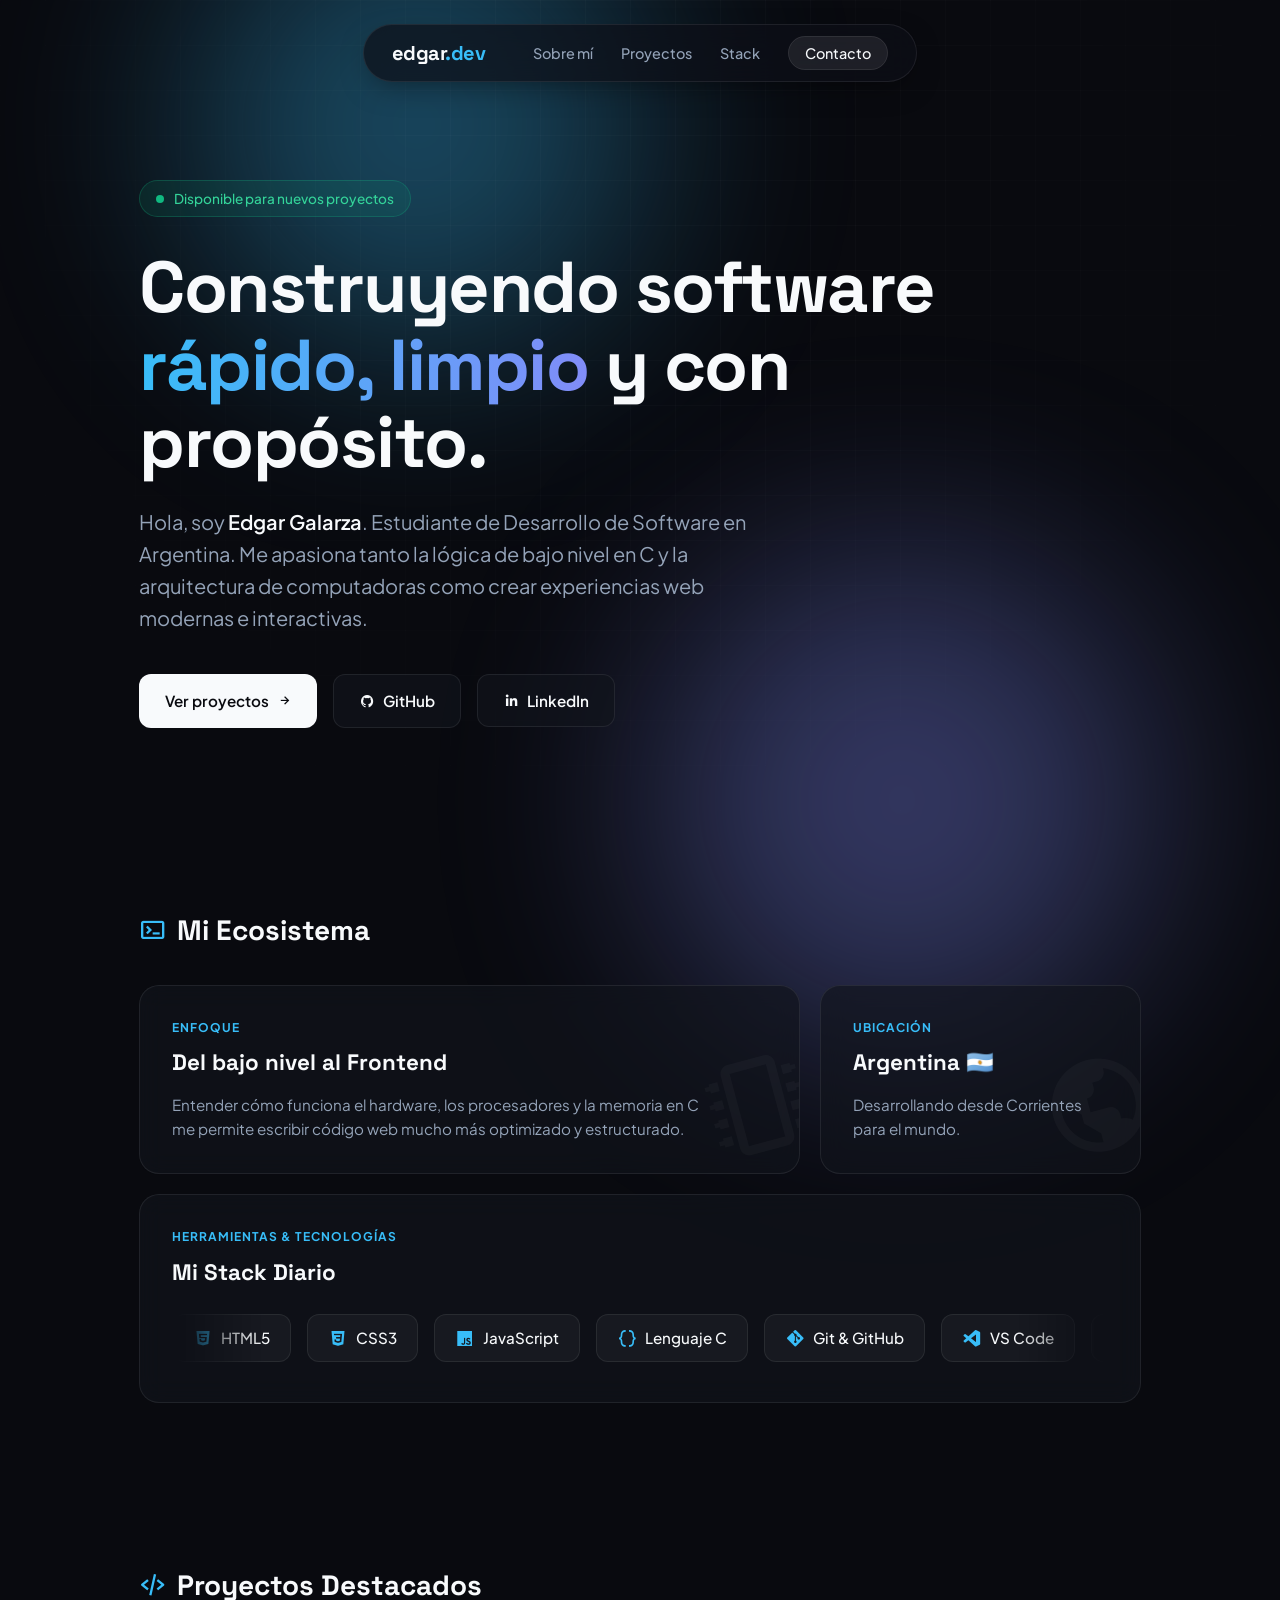
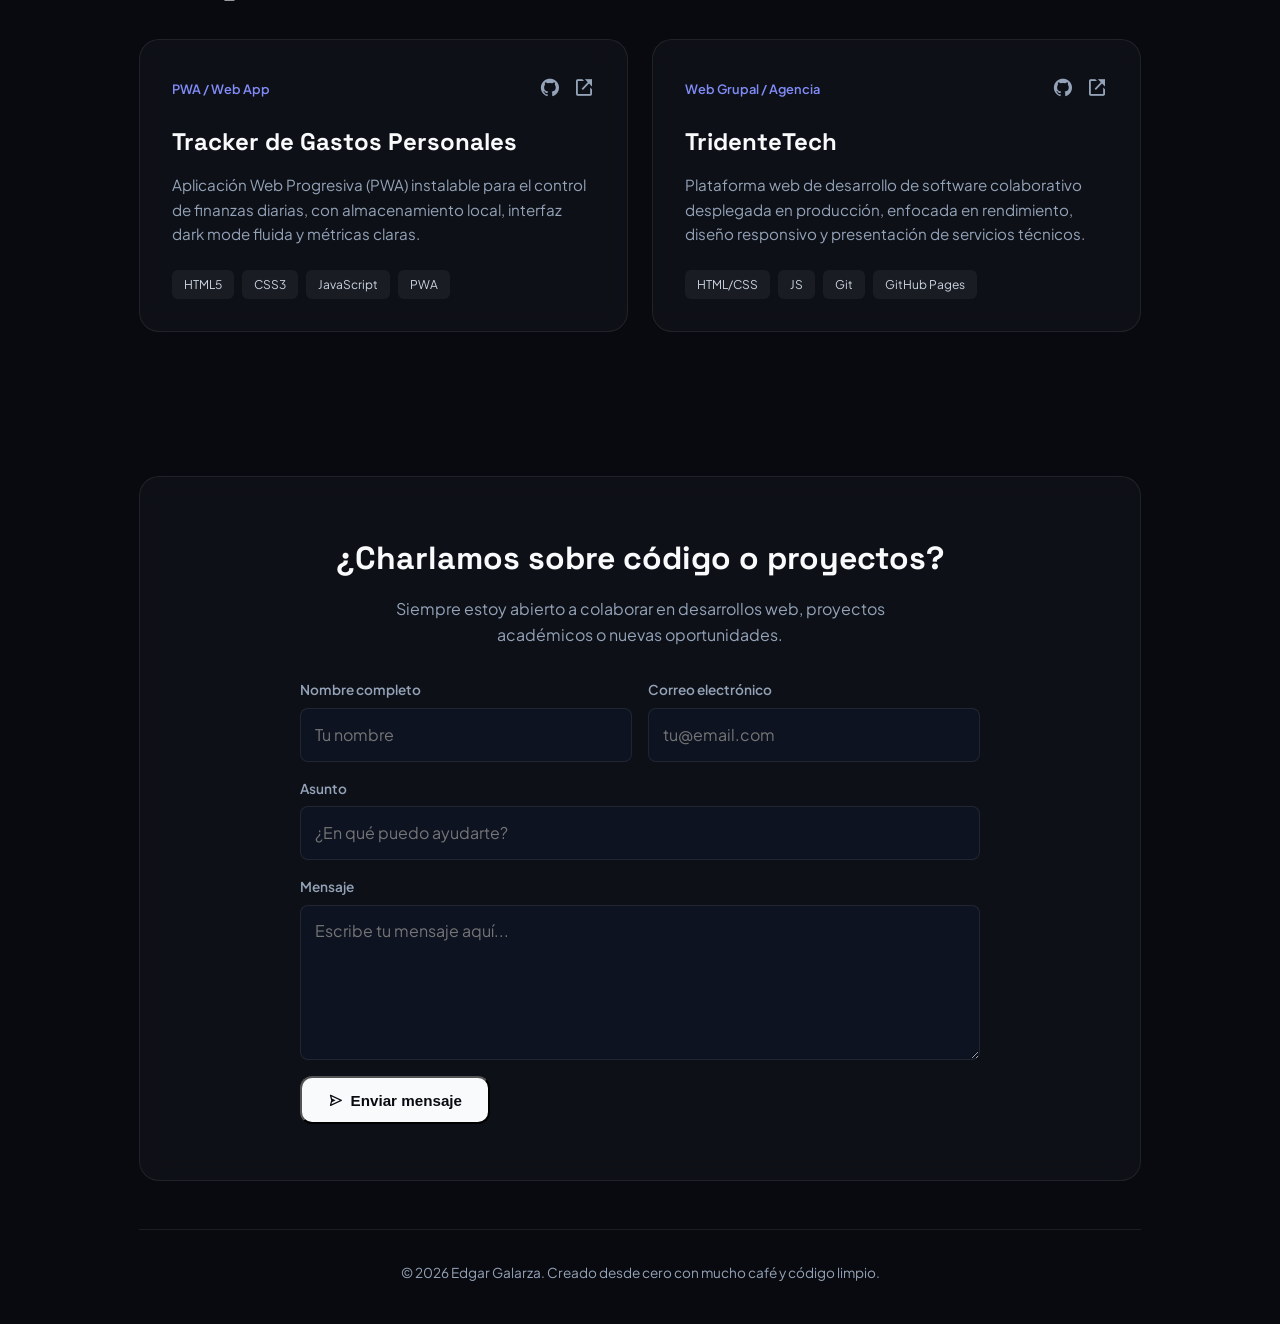
==== index.html @ 0ac31f82 "Add files via upload" ====
<!DOCTYPE html>
<html lang="es">
<head>
    <meta charset="UTF-8">
    <meta name="viewport" content="width=device-width, initial-scale=1.0">
    <title>Edgar Galarza | Software Developer</title>
    <!-- Fuentes modernas: Space Grotesk para títulos y Plus Jakarta Sans para lectura -->
    <link rel="preconnect" href="https://fonts.googleapis.com">
    <link rel="preconnect" href="https://fonts.gstatic.com" crossorigin>
    <link href="https://fonts.googleapis.com/css2?family=Plus+Jakarta+Sans:wght@400;500;600;700&family=Space+Grotesk:wght@500;700&display=swap" rel="stylesheet">
    <!-- Iconos de Lucide/Remix (vía CDN de Boxicons para ligereza) -->
    <link href='https://unpkg.com/boxicons@2.1.4/css/boxicons.min.css' rel='stylesheet'>
    <link rel="stylesheet" href="style.css">
</head>
<body>
    <!-- Luces de fondo ambientales con movimiento -->
    <div class="ambient-light light-1"></div>
    <div class="ambient-light light-2"></div>
    <div class="grid-overlay"></div>

    <!-- Navegación flotante Glassmorphism -->
    <header class="navbar-container">
        <nav class="navbar">
            <a href="#" class="logo">edgar<span>.dev</span></a>
            <ul class="nav-links">
                <li><a href="#sobre-mi">Sobre mí</a></li>
                <li><a href="#proyectos">Proyectos</a></li>
                <li><a href="#stack">Stack</a></li>
                <li><a href="#contacto" class="btn-nav">Contacto</a></li>
            </ul>
        </nav>
    </header>

    <main class="container">
        <!-- HERO SECTION -->
        <section class="hero" id="sobre-mi">
            <div class="status-badge">
                <span class="pulse-dot"></span>
                Disponible para nuevos proyectos
            </div>
            
            <h1 class="hero-title">
                Construyendo software <span class="gradient-text">rápido, limpio</span> y con propósito.
            </h1>
            
            <p class="hero-subtitle">
                Hola, soy <strong>Edgar Galarza</strong>. Estudiante de Desarrollo de Software en Argentina. Me apasiona tanto la lógica de bajo nivel en C y la arquitectura de computadoras como crear experiencias web modernas e interactivas.
            </p>

            <div class="hero-cta">
                <a href="#proyectos" class="btn btn-primary">
                    Ver proyectos <i class='bx bx-right-arrow-alt'></i>
                </a>
                <a href="https://github.com/galarzaedgardotsds" target="_blank" rel="noopener noreferrer" class="btn btn-secondary">
                    <i class='bx bxl-github'></i> GitHub
                </a>
                <a href="https://www.linkedin.com/in/edgardo-galarza-127718449/" target="_blank" rel="noopener noreferrer" class="btn btn-secondary">
                    <i class='bx bxl-linkedin'></i> LinkedIn
                </a>
            </div>
        </section>

        <!-- BENTO GRID: SOBRE MÍ Y STACK (Estilo Codernauta) -->
        <section class="bento-section" id="stack">
            <h2 class="section-title"><i class='bx bx-terminal'></i> Mi Ecosistema</h2>
            
            <div class="bento-grid">
                <!-- Caja 1: Perfil técnico -->
                <div class="bento-card span-2 spotlight">
                    <div class="card-content">
                        <span class="card-tag">Enfoque</span>
                        <h3>Del bajo nivel al Frontend</h3>
                        <p>Entender cómo funciona el hardware, los procesadores y la memoria en C me permite escribir código web mucho más optimizado y estructurado.</p>
                    </div>
                    <div class="card-bg-icon"><i class='bx bx-microchip'></i></div>
                </div>

                <!-- Caja 2: Ubicación -->
                <div class="bento-card spotlight">
                    <div class="card-content">
                        <span class="card-tag">Ubicación</span>
                        <h3>Argentina 🇦🇷</h3>
                        <p>Desarrollando desde Corrientes para el mundo.</p>
                    </div>
                    <div class="card-bg-icon"><i class='bx bx-world'></i></div>
                </div>

                <!-- Caja 3: Tech Stack con Cinta Infinita (Marquee) -->
                <div class="bento-card span-3 spotlight marquee-card">
                    <div class="card-content">
                        <span class="card-tag">Herramientas & Tecnologías</span>
                        <h3>Mi Stack Diario</h3>
                    </div>
                    <div class="marquee-wrapper">
                        <div class="marquee-track">
                            <span class="tech-pill"><i class='bx bxl-html5'></i> HTML5</span>
                            <span class="tech-pill"><i class='bx bxl-css3'></i> CSS3</span>
                            <span class="tech-pill"><i class='bx bxl-javascript'></i> JavaScript</span>
                            <span class="tech-pill"><i class='bx bx-code-curly'></i> Lenguaje C</span>
                            <span class="tech-pill"><i class='bx bxl-git'></i> Git & GitHub</span>
                            <span class="tech-pill"><i class='bx bxl-visual-studio'></i> VS Code</span>
                            <span class="tech-pill"><i class='bx bx-server'></i> Arquitectura PC</span>
                            <!-- Duplicado para efecto infinito fluido -->
                            <span class="tech-pill"><i class='bx bxl-html5'></i> HTML5</span>
                            <span class="tech-pill"><i class='bx bxl-css3'></i> CSS3</span>
                            <span class="tech-pill"><i class='bx bxl-javascript'></i> JavaScript</span>
                            <span class="tech-pill"><i class='bx bx-code-curly'></i> Lenguaje C</span>
                            <span class="tech-pill"><i class='bx bxl-git'></i> Git & GitHub</span>
                            <span class="tech-pill"><i class='bx bxl-visual-studio'></i> VS Code</span>
                            <span class="tech-pill"><i class='bx bx-server'></i> Arquitectura PC</span>
                        </div>
                    </div>
                </div>
            </div>
        </section>

        <!-- SECCIÓN DE PROYECTOS -->
        <section class="projects-section" id="proyectos">
            <h2 class="section-title"><i class='bx bx-code-alt'></i> Proyectos Destacados</h2>

            <div class="projects-grid">
                <!-- Proyecto 1 -->
                <article class="project-card spotlight">
                    <div class="project-content">
                        <div class="project-header">
                            <span class="project-type">PWA / Web App</span>
                            <div class="project-links">
                                <a href="https://github.com/galarzaedgardotsds" target="_blank" rel="noopener noreferrer" title="Ver perfil de GitHub"><i class='bx bxl-github'></i></a>
                                <a href="https://galarzaedgardotsds.github.io/AppGastos/" target="_blank" rel="noopener noreferrer" title="Ver demo"><i class='bx bx-link-external'></i></a>
                            </div>
                        </div>
                        <h3 class="project-title">Tracker de Gastos Personales</h3>
                        <p class="project-desc">
                            Aplicación Web Progresiva (PWA) instalable para el control de finanzas diarias, con almacenamiento local, interfaz dark mode fluida y métricas claras.
                        </p>
                        <div class="project-tags">
                            <span>HTML5</span>
                            <span>CSS3</span>
                            <span>JavaScript</span>
                            <span>PWA</span>
                        </div>
                    </div>
                </article>

                <!-- Proyecto 2 -->
                <article class="project-card spotlight">
                    <div class="project-content">
                        <div class="project-header">
                            <span class="project-type">Web Grupal / Agencia</span>
                            <div class="project-links">
                                <a href="https://github.com/galarzaedgardotsds" target="_blank" rel="noopener noreferrer" title="Ver perfil de GitHub"><i class='bx bxl-github'></i></a>
                                <a href="https://galarzaedgardotsds.github.io/TridenteTech/" target="_blank" rel="noopener noreferrer" title="Ver demo"><i class='bx bx-link-external'></i></a>
                            </div>
                        </div>
                        <h3 class="project-title">TridenteTech</h3>
                        <p class="project-desc">
                            Plataforma web de desarrollo de software colaborativo desplegada en producción, enfocada en rendimiento, diseño responsivo y presentación de servicios técnicos.
                        </p>
                        <div class="project-tags">
                            <span>HTML/CSS</span>
                            <span>JS</span>
                            <span>Git</span>
                            <span>GitHub Pages</span>
                        </div>
                    </div>
                </article>
            </div>
        </section>

        <!-- FOOTER / CONTACTO -->
        <footer class="footer" id="contacto">
            <div class="footer-box spotlight">
                <h2>¿Charlamos sobre código o proyectos?</h2>
                <p>Siempre estoy abierto a colaborar en desarrollos web, proyectos académicos o nuevas oportunidades.</p>
                <form class="contact-form" action="https://formspree.io/f/xljgnrnn" method="POST">
                    <div class="contact-form-row">
                        <div class="contact-field">
                            <label for="nombre">Nombre completo</label>
                            <input type="text" id="nombre" name="nombre" placeholder="Tu nombre" required>
                        </div>
                        <div class="contact-field">
                            <label for="email">Correo electrónico</label>
                            <input type="email" id="email" name="email" placeholder="tu@email.com" required>
                        </div>
                    </div>
                    <div class="contact-field">
                        <label for="asunto">Asunto</label>
                        <input type="text" id="asunto" name="asunto" placeholder="¿En qué puedo ayudarte?" required>
                    </div>
                    <div class="contact-field">
                        <label for="mensaje">Mensaje</label>
                        <textarea id="mensaje" name="mensaje" placeholder="Escribe tu mensaje aquí..." rows="5" required></textarea>
                    </div>
                    <button type="submit" class="btn btn-primary">
                        <i class='bx bx-send'></i> Enviar mensaje
                    </button>
                </form>
            </div>
            <div class="footer-bottom">
                <p>© 2026 Edgar Galarza. Creado desde cero con mucho café y código limpio.</p>
            </div>
        </footer>
    </main>

    <!-- Script ligero para el efecto Spotlight que sigue al mouse en las tarjetas -->
    <script>
        document.querySelectorAll('.spotlight').forEach(card => {
            card.addEventListener('mousemove', e => {
                const rect = card.getBoundingClientRect();
                const x = e.clientX - rect.left;
                const y = e.clientY - rect.top;
                card.style.setProperty('--mouse-x', `${x}px`);
                card.style.setProperty('--mouse-y', `${y}px`);
            });
        });
    </script>
</body>
</html>
---- style.css ----
/* ==========================================================================
   VARIABLES & RESET
   ========================================================================== */
:root {
    --bg-main: #090a0f;
    --bg-card: rgba(18, 20, 29, 0.65);
    --bg-card-hover: rgba(26, 29, 42, 0.8);
    --border-color: rgba(255, 255, 255, 0.08);
    --border-highlight: rgba(56, 189, 248, 0.4);
    
    --text-main: #f8fafc;
    --text-muted: #94a3b8;
    
    --accent-cyan: #38bdf8;
    --accent-purple: #818cf8;
    --accent-emerald: #10b981;
    
    --font-heading: 'Space Grotesk', sans-serif;
    --font-body: 'Plus Jakarta Sans', sans-serif;
    
    --transition-smooth: all 0.35s cubic-bezier(0.16, 1, 0.3, 1);
}

* {
    margin: 0;
    padding: 0;
    box-sizing: border-box;
}

html {
    scroll-behavior: smooth;
}

body {
    background-color: var(--bg-main);
    color: var(--text-main);
    font-family: var(--font-body);
    line-height: 1.6;
    overflow-x: hidden;
    position: relative;
}

/* ==========================================================================
   FONDO ANIMADO & EFECTOS AMBIENTALES
   ========================================================================== */
.grid-overlay {
    position: fixed;
    inset: 0;
    background-image: 
        linear-gradient(to right, rgba(255,255,255,0.02) 1px, transparent 1px),
        linear-gradient(to bottom, rgba(255,255,255,0.02) 1px, transparent 1px);
    background-size: 45px 45px;
    mask-image: radial-gradient(circle at 50% 20%, black 20%, transparent 80%);
    -webkit-mask-image: radial-gradient(circle at 50% 20%, black 20%, transparent 80%);
    z-index: -1;
    pointer-events: none;
}

.ambient-light {
    position: fixed;
    border-radius: 50%;
    filter: blur(110px);
    z-index: -2;
    opacity: 0.35;
    pointer-events: none;
    animation: floatLight 12s infinite alternate ease-in-out;
}

.light-1 {
    width: 450px;
    height: 450px;
    background: var(--accent-cyan);
    top: -100px;
    left: 15%;
}

.light-2 {
    width: 500px;
    height: 500px;
    background: var(--accent-purple);
    bottom: -150px;
    right: 10%;
    animation-delay: -6s;
}

@keyframes floatLight {
    0% { transform: translate(0, 0) scale(1); }
    100% { transform: translate(60px, 40px) scale(1.15); }
}

/* ==========================================================================
   NAVBAR FLOTANTE (GLASSMORPHISM)
   ========================================================================== */
.navbar-container {
    position: fixed;
    top: 1.5rem;
    left: 0;
    right: 0;
    display: flex;
    justify-content: center;
    z-index: 100;
    padding: 0 1rem;
}

.navbar {
    background: rgba(13, 15, 23, 0.7);
    backdrop-filter: blur(16px);
    -webkit-backdrop-filter: blur(16px);
    border: 1px solid var(--border-color);
    padding: 0.75rem 1.75rem;
    border-radius: 999px;
    display: flex;
    align-items: center;
    gap: 3rem;
    box-shadow: 0 10px 30px -10px rgba(0, 0, 0, 0.5);
    transition: var(--transition-smooth);
}

.navbar:hover {
    border-color: rgba(255, 255, 255, 0.15);
}

.logo {
    font-family: var(--font-heading);
    font-weight: 700;
    font-size: 1.25rem;
    color: var(--text-main);
    text-decoration: none;
    letter-spacing: -0.5px;
}

.logo span {
    color: var(--accent-cyan);
}

.nav-links {
    display: flex;
    align-items: center;
    gap: 1.75rem;
    list-style: none;
}

.nav-links a {
    color: var(--text-muted);
    text-decoration: none;
    font-size: 0.9rem;
    font-weight: 500;
    transition: var(--transition-smooth);
}

.nav-links a:hover {
    color: var(--text-main);
}

.btn-nav {
    background: rgba(255, 255, 255, 0.08);
    color: var(--text-main) !important;
    padding: 0.45rem 1rem;
    border-radius: 999px;
    border: 1px solid var(--border-color);
}

.btn-nav:hover {
    background: var(--accent-cyan);
    color: #000 !important;
    border-color: var(--accent-cyan);
}

/* ==========================================================================
   LAYOUT & HERO SECTION
   ========================================================================== */
.container {
    max-width: 1050px;
    margin: 0 auto;
    padding: 0 1.5rem;
}

.hero {
    min-height: 92vh;
    display: flex;
    flex-direction: column;
    justify-content: center;
    align-items: flex-start;
    padding-top: 5rem;
    animation: fadeUp 0.8s ease-out forwards;
}

@keyframes fadeUp {
    from { opacity: 0; transform: translateY(25px); }
    to { opacity: 1; transform: translateY(0); }
}

.status-badge {
    display: inline-flex;
    align-items: center;
    gap: 0.6rem;
    background: rgba(16, 185, 129, 0.1);
    border: 1px solid rgba(16, 185, 129, 0.25);
    color: #34d399;
    padding: 0.4rem 1rem;
    border-radius: 999px;
    font-size: 0.85rem;
    font-weight: 500;
    margin-bottom: 2rem;
}

.pulse-dot {
    width: 8px;
    height: 8px;
    background-color: var(--accent-emerald);
    border-radius: 50%;
    box-shadow: 0 0 0 0 rgba(16, 185, 129, 0.7);
    animation: pulse 2s infinite;
}

@keyframes pulse {
    0% { box-shadow: 0 0 0 0 rgba(16, 185, 129, 0.7); }
    70% { box-shadow: 0 0 0 8px rgba(16, 185, 129, 0); }
    100% { box-shadow: 0 0 0 0 rgba(16, 185, 129, 0); }
}

.hero-title {
    font-family: var(--font-heading);
    font-size: clamp(2.5rem, 6vw, 4.5rem);
    line-height: 1.08;
    font-weight: 700;
    letter-spacing: -1.5px;
    margin-bottom: 1.5rem;
    max-width: 850px;
}

.gradient-text {
    background: linear-gradient(90deg, var(--accent-cyan), var(--accent-purple), var(--accent-cyan));
    background-size: 200% auto;
    background-clip: text;
    -webkit-background-clip: text;
    -webkit-text-fill-color: transparent;
    animation: gradientMove 5s linear infinite;
}

@keyframes gradientMove {
    to { background-position: 200% center; }
}

.hero-subtitle {
    color: var(--text-muted);
    font-size: clamp(1.05rem, 2vw, 1.25rem);
    max-width: 650px;
    margin-bottom: 2.5rem;
}

.hero-subtitle strong {
    color: var(--text-main);
    font-weight: 600;
}

.hero-cta {
    display: flex;
    flex-wrap: wrap;
    gap: 1rem;
}

.btn {
    display: inline-flex;
    align-items: center;
    gap: 0.5rem;
    padding: 0.85rem 1.6rem;
    border-radius: 12px;
    font-weight: 600;
    font-size: 0.95rem;
    text-decoration: none;
    transition: var(--transition-smooth);
    cursor: pointer;
}

.btn-primary {
    background: var(--text-main);
    color: var(--bg-main);
}

.btn-primary:hover {
    background: var(--accent-cyan);
    transform: translateY(-3px);
    box-shadow: 0 10px 25px -5px rgba(56, 189, 248, 0.4);
}

.btn-secondary {
    background: var(--bg-card);
    color: var(--text-main);
    border: 1px solid var(--border-color);
    backdrop-filter: blur(10px);
}

.btn-secondary:hover {
    border-color: var(--text-muted);
    transform: translateY(-3px);
    background: rgba(255, 255, 255, 0.06);
}

/* ==========================================================================
   BENTO GRID & EFECTO SPOTLIGHT (ESTILO CODERNAUTA)
   ========================================================================== */
.section-title {
    font-family: var(--font-heading);
    font-size: 1.75rem;
    margin-bottom: 2rem;
    display: flex;
    align-items: center;
    gap: 0.6rem;
}

.section-title i {
    color: var(--accent-cyan);
}

.bento-section, .projects-section {
    padding: 5rem 0;
}

.bento-grid {
    display: grid;
    grid-template-columns: repeat(3, 1fr);
    gap: 1.25rem;
}

.bento-card, .project-card, .footer-box {
    background: var(--bg-card);
    border: 1px solid var(--border-color);
    border-radius: 20px;
    padding: 2rem;
    position: relative;
    overflow: hidden;
    backdrop-filter: blur(12px);
    transition: var(--transition-smooth);
}

/* Efecto de luz que sigue al cursor */
.spotlight::before {
    content: "";
    position: absolute;
    inset: 0;
    background: radial-gradient(
        500px circle at var(--mouse-x, 0) var(--mouse-y, 0),
        rgba(56, 189, 248, 0.12),
        transparent 40%
    );
    opacity: 0;
    transition: opacity 0.3s;
    pointer-events: none;
}

.spotlight:hover::before {
    opacity: 1;
}

.bento-card:hover, .project-card:hover {
    transform: translateY(-5px);
    border-color: var(--border-highlight);
    box-shadow: 0 20px 40px -15px rgba(0, 0, 0, 0.6);
}

.span-2 { grid-column: span 2; }
.span-3 { grid-column: span 3; }

.card-tag {
    font-size: 0.75rem;
    text-transform: uppercase;
    letter-spacing: 1px;
    color: var(--accent-cyan);
    font-weight: 700;
    display: block;
    margin-bottom: 0.5rem;
}

.bento-card h3 {
    font-family: var(--font-heading);
    font-size: 1.4rem;
    margin-bottom: 0.75rem;
}

.bento-card p {
    color: var(--text-muted);
    font-size: 0.95rem;
    max-width: 90%;
}

.card-bg-icon {
    position: absolute;
    right: -15px;
    bottom: -25px;
    font-size: 7rem;
    color: rgba(255, 255, 255, 0.03);
    transform: rotate(-15deg);
    transition: var(--transition-smooth);
    pointer-events: none;
}

.bento-card:hover .card-bg-icon {
    color: rgba(56, 189, 248, 0.08);
    transform: rotate(0deg) scale(1.1);
}

/* ==========================================================================
   MARQUEE INFINITO DE TECNOLOGÍAS
   ========================================================================== */
.marquee-card {
    padding-bottom: 2.5rem;
}

.marquee-wrapper {
    overflow: hidden;
    margin-top: 1.5rem;
    mask-image: linear-gradient(to right, transparent, black 10%, black 90%, transparent);
    -webkit-mask-image: linear-gradient(to right, transparent, black 10%, black 90%, transparent);
}

.marquee-track {
    display: flex;
    gap: 1rem;
    width: max-content;
    animation: scrollMarquee 22s linear infinite;
}

.marquee-track:hover {
    animation-play-state: paused;
}

@keyframes scrollMarquee {
    from { transform: translateX(0); }
    to { transform: translateX(-50%); }
}

.tech-pill {
    display: inline-flex;
    align-items: center;
    gap: 0.5rem;
    background: rgba(255, 255, 255, 0.04);
    border: 1px solid var(--border-color);
    padding: 0.65rem 1.25rem;
    border-radius: 12px;
    font-weight: 500;
    font-size: 0.95rem;
    white-space: nowrap;
    transition: var(--transition-smooth);
}

.tech-pill i {
    font-size: 1.25rem;
    color: var(--accent-cyan);
}

.tech-pill:hover {
    border-color: var(--accent-cyan);
    background: rgba(56, 189, 248, 0.1);
    transform: scale(1.05);
}

/* ==========================================================================
   PROYECTOS
   ========================================================================== */
.projects-grid {
    display: grid;
    grid-template-columns: repeat(auto-fit, minmax(320px, 1fr));
    gap: 1.5rem;
}

.project-header {
    display: flex;
    justify-content: space-between;
    align-items: center;
    margin-bottom: 1rem;
}

.project-type {
    font-size: 0.8rem;
    color: var(--accent-purple);
    font-weight: 600;
}

.project-links {
    display: flex;
    gap: 0.75rem;
}

.project-links a {
    color: var(--text-muted);
    font-size: 1.35rem;
    transition: var(--transition-smooth);
}

.project-links a:hover {
    color: var(--accent-cyan);
    transform: translateY(-2px);
}

.project-title {
    font-family: var(--font-heading);
    font-size: 1.5rem;
    margin-bottom: 0.75rem;
}

.project-desc {
    color: var(--text-muted);
    font-size: 0.95rem;
    margin-bottom: 1.5rem;
}

.project-tags {
    display: flex;
    flex-wrap: wrap;
    gap: 0.5rem;
}

.project-tags span {
    font-size: 0.75rem;
    background: rgba(255, 255, 255, 0.05);
    padding: 0.3rem 0.75rem;
    border-radius: 6px;
    color: #cbd5e1;
}

/* ==========================================================================
   FOOTER
   ========================================================================== */
.footer {
    padding: 4rem 0 2.5rem;
}

.footer-box {
    text-align: center;
    padding: 3.5rem 2rem;
    margin-bottom: 3rem;
}

.footer-box h2 {
    font-family: var(--font-heading);
    font-size: 2rem;
    margin-bottom: 0.75rem;
}

.footer-box p {
    color: var(--text-muted);
    max-width: 500px;
    margin: 0 auto 2rem;
}

.contact-form {
    max-width: 680px;
    margin: 0 auto;
    text-align: left;
}

.contact-form-row {
    display: grid;
    grid-template-columns: repeat(2, 1fr);
    gap: 1rem;
}

.contact-field {
    display: flex;
    flex-direction: column;
    gap: 0.45rem;
    margin-bottom: 1rem;
}

.contact-field label {
    color: var(--text-muted);
    font-size: 0.85rem;
    font-weight: 600;
}

.contact-field input,
.contact-field textarea {
    width: 100%;
    box-sizing: border-box;
    border: 1px solid var(--border-color);
    border-radius: 8px;
    background: rgba(15, 23, 42, 0.6);
    color: var(--text-main);
    font: inherit;
    padding: 0.8rem 0.9rem;
    outline: none;
    transition: border-color 0.2s ease, box-shadow 0.2s ease;
}

.contact-field textarea {
    resize: vertical;
}

.contact-field input:focus,
.contact-field textarea:focus {
    border-color: var(--accent-cyan);
    box-shadow: 0 0 0 3px rgba(56, 189, 248, 0.15);
}

.footer-bottom {
    text-align: center;
    color: var(--text-muted);
    font-size: 0.85rem;
    border-top: 1px solid var(--border-color);
    padding-top: 2rem;
}

/* ==========================================================================
   RESPONSIVE DESIGN
   ========================================================================== */
@media (max-width: 768px) {
    .bento-grid {
        grid-template-columns: 1fr;
    }
    .span-2, .span-3 {
        grid-column: span 1;
    }
    .navbar {
        gap: 1.2rem;
        padding: 0.6rem 1.2rem;
    }
    .nav-links {
        gap: 1rem;
    }
    .btn-nav {
        display: none;
    }
    .contact-form-row {
        grid-template-columns: 1fr;
        gap: 0;
    }
}
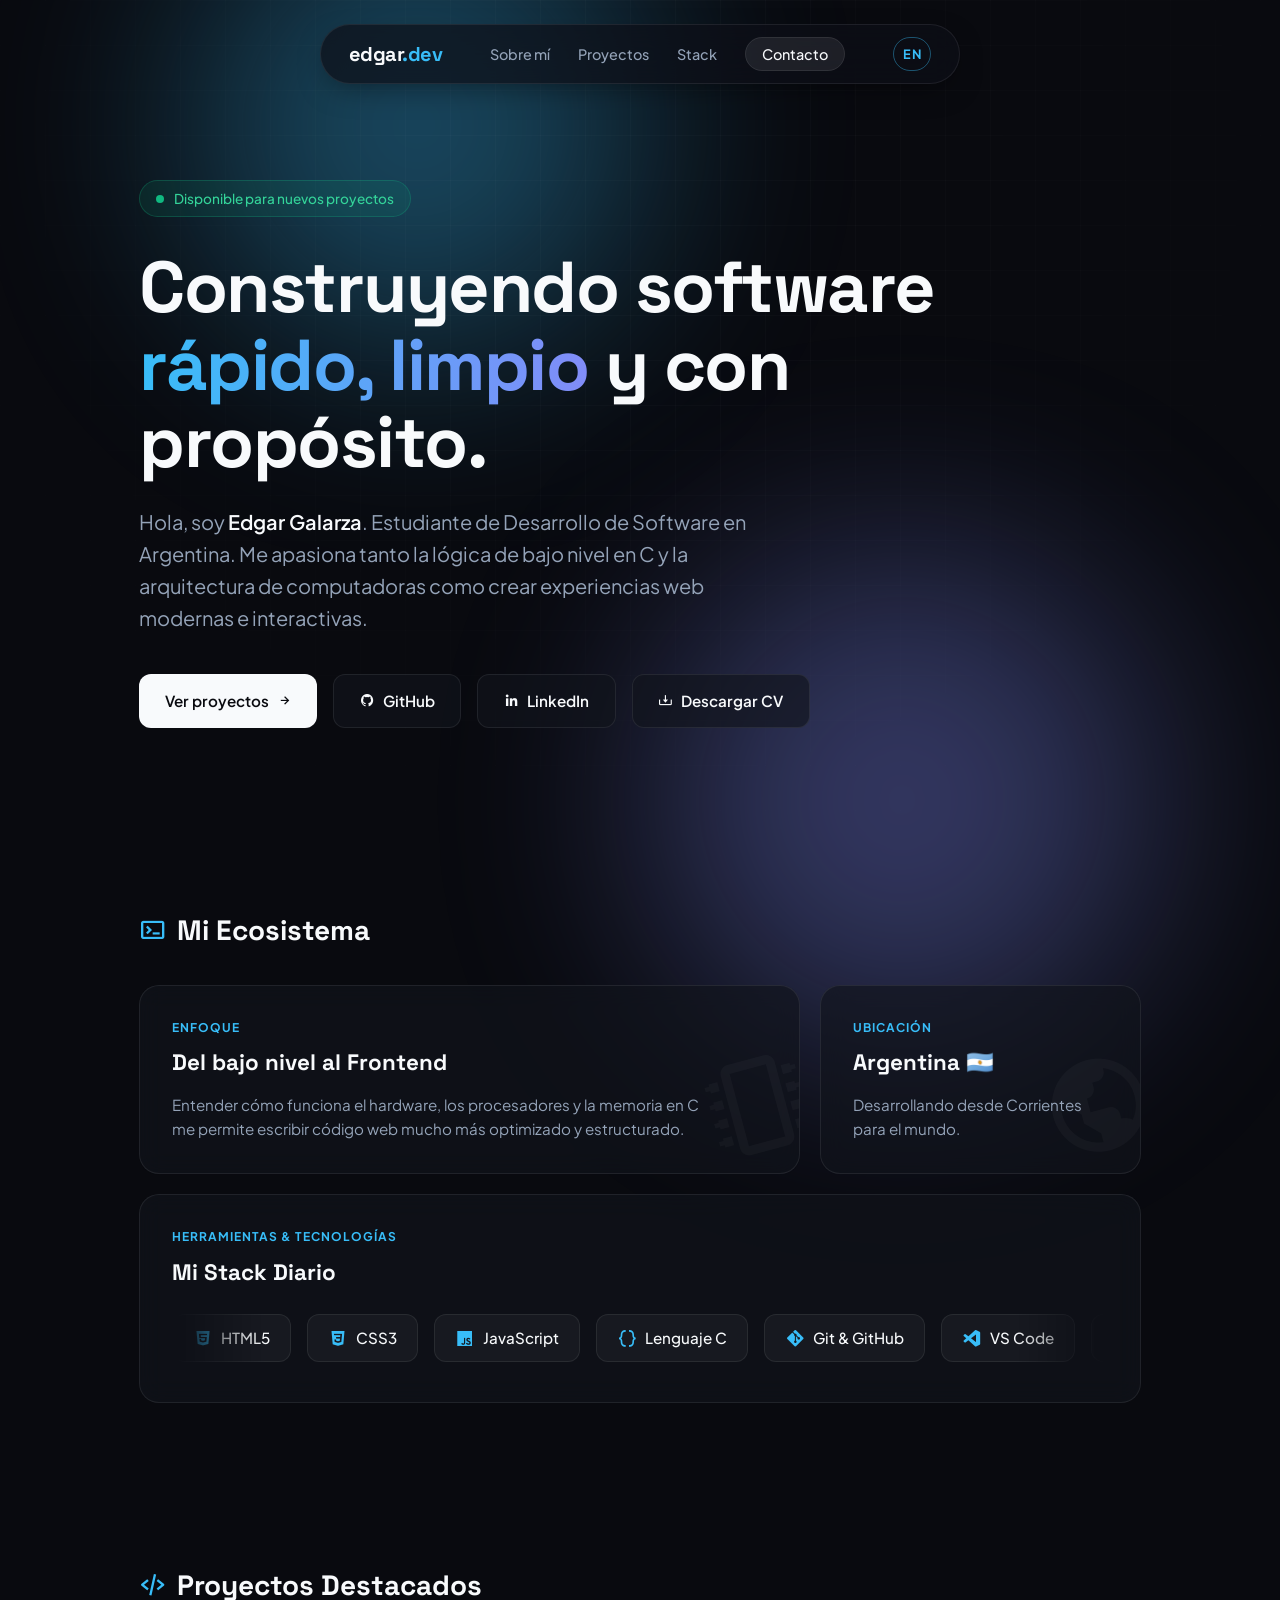
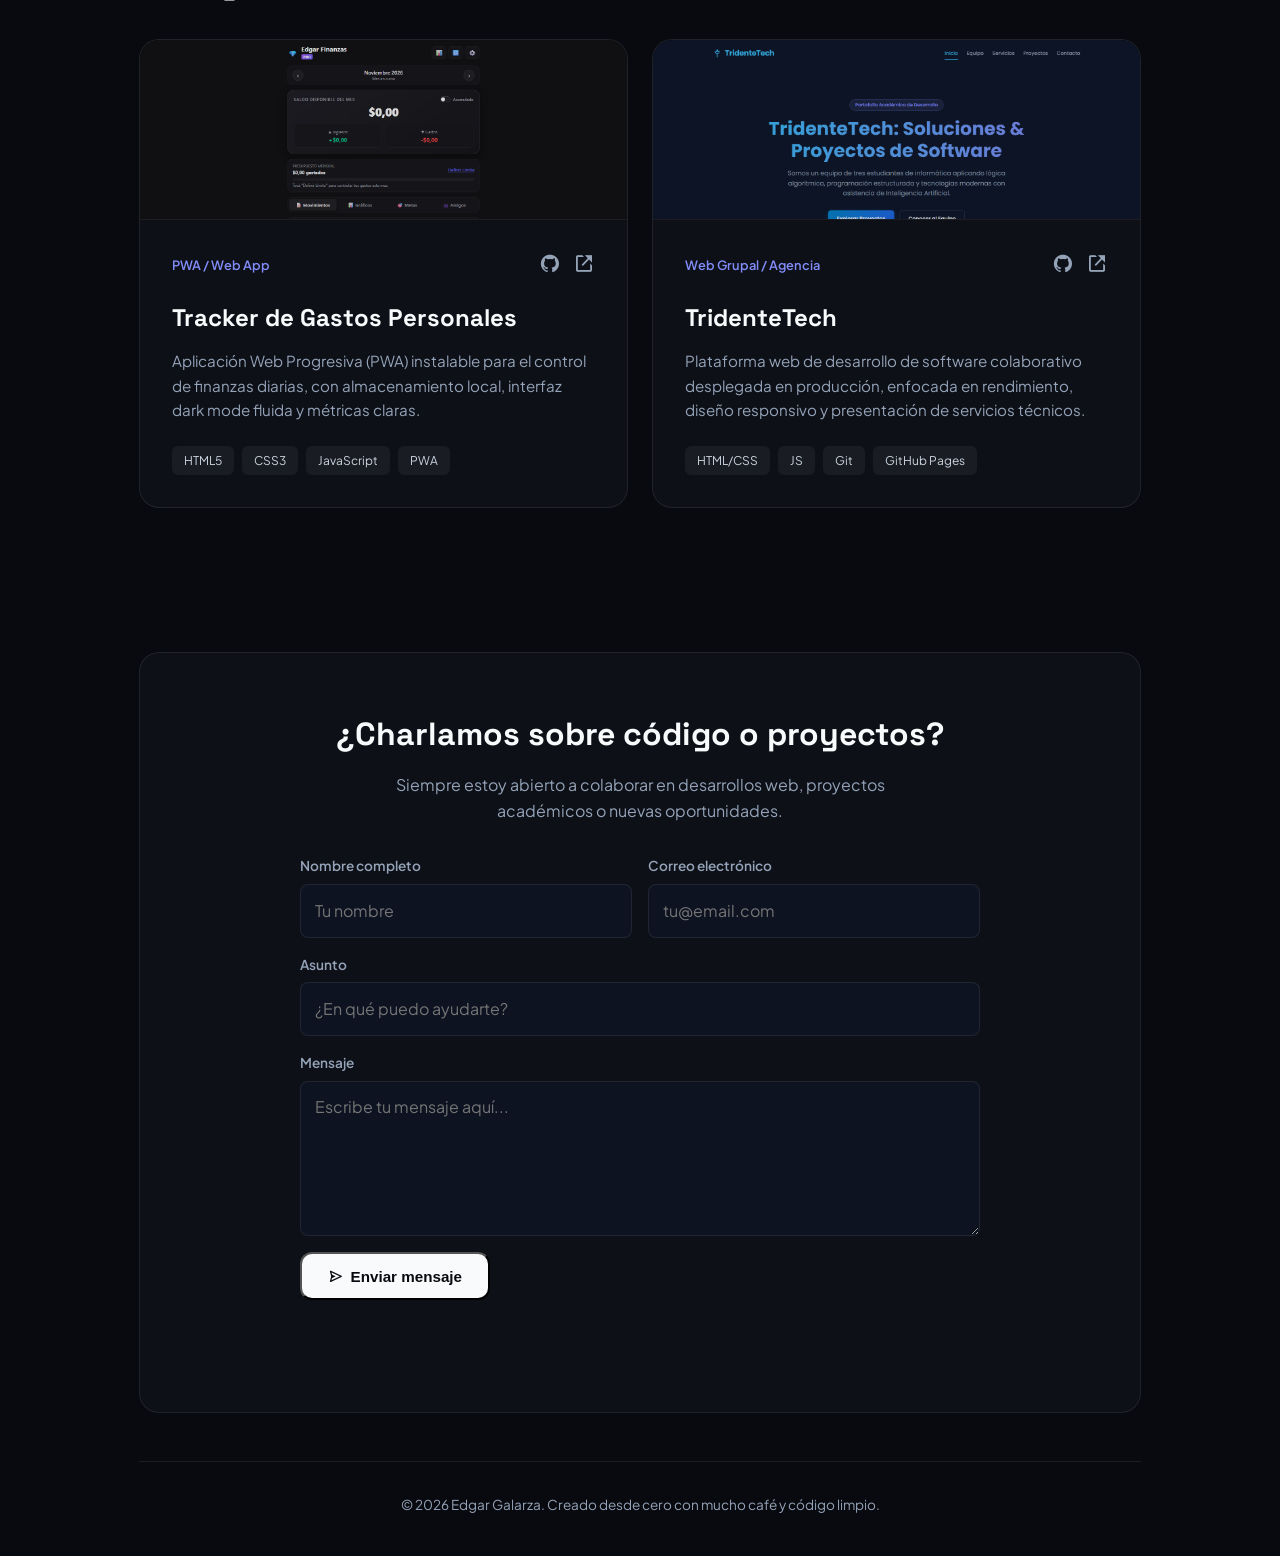
==== commit 5d8eebd7: "Add files via upload" ====
--- a/index.html
+++ b/index.html
@@ -4,6 +4,13 @@
     <meta charset="UTF-8">
     <meta name="viewport" content="width=device-width, initial-scale=1.0">
     <title>Edgar Galarza | Software Developer</title>
+    <meta name="description" content="Portafolio de Edgar Galarza, estudiante de Desarrollo de Software. Proyectos web, PWA y desarrollo frontend desde Argentina.">
+    <meta property="og:title" content="Edgar Galarza | Software Developer">
+    <meta property="og:description" content="Proyectos web, PWA y desarrollo frontend desde Argentina.">
+    <meta property="og:type" content="website">
+    <meta name="theme-color" content="#090a0f">
+    <link rel="alternate" hreflang="en" href="index-en.html">
+    <link rel="icon" href="data:image/svg+xml,%3Csvg xmlns='http://www.w3.org/2000/svg' viewBox='0 0 64 64'%3E%3Crect width='64' height='64' rx='14' fill='%23090a0f'/%3E%3Cpath d='M18 16h15a12 12 0 0 1 0 24H18z' fill='none' stroke='%2338bdf8' stroke-width='5'/%3E%3Cpath d='M27 40h21' stroke='%23818cf8' stroke-width='5' stroke-linecap='round'/%3E%3C/svg%3E">
     <!-- Fuentes modernas: Space Grotesk para títulos y Plus Jakarta Sans para lectura -->
     <link rel="preconnect" href="https://fonts.googleapis.com">
     <link rel="preconnect" href="https://fonts.gstatic.com" crossorigin>
@@ -22,12 +29,16 @@
     <header class="navbar-container">
         <nav class="navbar">
             <a href="#" class="logo">edgar<span>.dev</span></a>
-            <ul class="nav-links">
+            <button class="menu-toggle" type="button" aria-label="Abrir menú de navegación" aria-expanded="false" aria-controls="primary-navigation">
+                <span aria-hidden="true">☰</span>
+            </button>
+            <ul class="nav-links" id="primary-navigation">
                 <li><a href="#sobre-mi">Sobre mí</a></li>
                 <li><a href="#proyectos">Proyectos</a></li>
                 <li><a href="#stack">Stack</a></li>
                 <li><a href="#contacto" class="btn-nav">Contacto</a></li>
             </ul>
+            <a class="language-switch" href="index-en.html" lang="en" hreflang="en" aria-label="View this portfolio in English">EN</a>
         </nav>
     </header>
 
@@ -56,6 +67,9 @@
                 </a>
                 <a href="https://www.linkedin.com/in/edgardo-galarza-127718449/" target="_blank" rel="noopener noreferrer" class="btn btn-secondary">
                     <i class='bx bxl-linkedin'></i> LinkedIn
+                </a>
+                <a href="assets/cv-edgardo-galarza-es.pdf" download class="btn btn-secondary">
+                    <i class='bx bx-download'></i> Descargar CV
                 </a>
             </div>
         </section>
@@ -121,12 +135,15 @@
             <div class="projects-grid">
                 <!-- Proyecto 1 -->
                 <article class="project-card spotlight">
+                    <a class="project-preview" href="https://galarzaedgardotsds.github.io/AppGastos/" target="_blank" rel="noopener noreferrer" aria-label="Abrir demo de Tracker de Gastos Personales">
+                        <img src="assets/app-gastos-preview.png" alt="Vista previa de la aplicación Tracker de Gastos Personales" loading="lazy">
+                    </a>
                     <div class="project-content">
                         <div class="project-header">
                             <span class="project-type">PWA / Web App</span>
                             <div class="project-links">
-                                <a href="https://github.com/galarzaedgardotsds" target="_blank" rel="noopener noreferrer" title="Ver perfil de GitHub"><i class='bx bxl-github'></i></a>
-                                <a href="https://galarzaedgardotsds.github.io/AppGastos/" target="_blank" rel="noopener noreferrer" title="Ver demo"><i class='bx bx-link-external'></i></a>
+                                <a href="https://github.com/galarzaedgardotsds/AppGastos" target="_blank" rel="noopener noreferrer" title="Ver código de AppGastos" aria-label="Ver código de AppGastos"><i class='bx bxl-github'></i></a>
+                                <a href="https://galarzaedgardotsds.github.io/AppGastos/" target="_blank" rel="noopener noreferrer" title="Ver demo" aria-label="Ver demo de AppGastos"><i class='bx bx-link-external'></i></a>
                             </div>
                         </div>
                         <h3 class="project-title">Tracker de Gastos Personales</h3>
@@ -144,12 +161,15 @@
 
                 <!-- Proyecto 2 -->
                 <article class="project-card spotlight">
+                    <a class="project-preview" href="https://galarzaedgardotsds.github.io/TridenteTech/" target="_blank" rel="noopener noreferrer" aria-label="Abrir demo de TridenteTech">
+                        <img src="assets/tridentetech-preview.png" alt="Vista previa del sitio web de TridenteTech" loading="lazy">
+                    </a>
                     <div class="project-content">
                         <div class="project-header">
                             <span class="project-type">Web Grupal / Agencia</span>
                             <div class="project-links">
-                                <a href="https://github.com/galarzaedgardotsds" target="_blank" rel="noopener noreferrer" title="Ver perfil de GitHub"><i class='bx bxl-github'></i></a>
-                                <a href="https://galarzaedgardotsds.github.io/TridenteTech/" target="_blank" rel="noopener noreferrer" title="Ver demo"><i class='bx bx-link-external'></i></a>
+                                <a href="https://github.com/galarzaedgardotsds/TridenteTech" target="_blank" rel="noopener noreferrer" title="Ver código de TridenteTech" aria-label="Ver código de TridenteTech"><i class='bx bxl-github'></i></a>
+                                <a href="https://galarzaedgardotsds.github.io/TridenteTech/" target="_blank" rel="noopener noreferrer" title="Ver demo" aria-label="Ver demo de TridenteTech"><i class='bx bx-link-external'></i></a>
                             </div>
                         </div>
                         <h3 class="project-title">TridenteTech</h3>
@@ -173,6 +193,7 @@
                 <h2>¿Charlamos sobre código o proyectos?</h2>
                 <p>Siempre estoy abierto a colaborar en desarrollos web, proyectos académicos o nuevas oportunidades.</p>
                 <form class="contact-form" action="https://formspree.io/f/xljgnrnn" method="POST">
+                    <input type="hidden" name="_subject" value="Nuevo mensaje desde el portafolio personal de Edgar">
                     <div class="contact-form-row">
                         <div class="contact-field">
                             <label for="nombre">Nombre completo</label>
@@ -194,6 +215,7 @@
                     <button type="submit" class="btn btn-primary">
                         <i class='bx bx-send'></i> Enviar mensaje
                     </button>
+                    <p class="form-status" aria-live="polite"></p>
                 </form>
             </div>
             <div class="footer-bottom">
@@ -213,6 +235,51 @@
                 card.style.setProperty('--mouse-y', `${y}px`);
             });
         });
+
+        const menuToggle = document.querySelector('.menu-toggle');
+        const navLinks = document.querySelector('.nav-links');
+
+        menuToggle.addEventListener('click', () => {
+            const isOpen = navLinks.classList.toggle('is-open');
+            menuToggle.setAttribute('aria-expanded', isOpen);
+            menuToggle.setAttribute('aria-label', isOpen ? 'Cerrar menú de navegación' : 'Abrir menú de navegación');
+            menuToggle.innerHTML = `<span aria-hidden="true">${isOpen ? '×' : '☰'}</span>`;
+        });
+
+        navLinks.querySelectorAll('a').forEach(link => {
+            link.addEventListener('click', () => {
+                navLinks.classList.remove('is-open');
+                menuToggle.setAttribute('aria-expanded', 'false');
+                menuToggle.setAttribute('aria-label', 'Abrir menú de navegación');
+                menuToggle.innerHTML = "<span aria-hidden='true'>☰</span>";
+            });
+        });
+
+        const contactForm = document.querySelector('.contact-form');
+        const formStatus = contactForm.querySelector('.form-status');
+
+        contactForm.addEventListener('submit', async event => {
+            event.preventDefault();
+            const submitButton = contactForm.querySelector('button[type="submit"]');
+            submitButton.disabled = true;
+            formStatus.textContent = 'Enviando mensaje...';
+
+            try {
+                const response = await fetch(contactForm.action, {
+                    method: 'POST',
+                    body: new FormData(contactForm),
+                    headers: { Accept: 'application/json' }
+                });
+
+                if (!response.ok) throw new Error('No se pudo enviar el formulario');
+                contactForm.reset();
+                formStatus.textContent = '¡Gracias! Tu mensaje fue enviado correctamente.';
+            } catch (error) {
+                formStatus.textContent = 'No se pudo enviar el mensaje. Probá nuevamente o contactame por LinkedIn.';
+            } finally {
+                submitButton.disabled = false;
+            }
+        });
     </script>
 </body>
 </html>
--- a/style.css
+++ b/style.css
@@ -152,6 +152,33 @@
     color: var(--text-main);
 }
 
+.menu-toggle {
+    display: none;
+    border: 0;
+    background: transparent;
+    color: var(--text-main);
+    font-size: 1.7rem;
+    line-height: 1;
+    cursor: pointer;
+}
+
+.language-switch {
+    color: var(--accent-cyan);
+    text-decoration: none;
+    font-size: 0.8rem;
+    font-weight: 700;
+    letter-spacing: 0.06em;
+    border: 1px solid var(--border-highlight);
+    border-radius: 999px;
+    padding: 0.35rem 0.55rem;
+    transition: var(--transition-smooth);
+}
+
+.language-switch:hover {
+    background: var(--accent-cyan);
+    color: var(--bg-main);
+}
+
 .btn-nav {
     background: rgba(255, 255, 255, 0.08);
     color: var(--text-main) !important;
@@ -464,6 +491,31 @@
     gap: 1.5rem;
 }
 
+.project-preview {
+    display: block;
+    height: 180px;
+    margin: -2rem -2rem 1.75rem;
+    overflow: hidden;
+    border-bottom: 1px solid var(--border-color);
+    background: var(--bg-main);
+}
+
+.project-preview img {
+    display: block;
+    width: 100%;
+    height: 100%;
+    object-fit: cover;
+    object-position: top;
+    opacity: 0.86;
+    transition: transform 0.45s ease, opacity 0.45s ease;
+}
+
+.project-preview:hover img,
+.project-preview:focus-visible img {
+    transform: scale(1.05);
+    opacity: 1;
+}
+
 .project-header {
     display: flex;
     justify-content: space-between;
@@ -593,6 +645,24 @@
     box-shadow: 0 0 0 3px rgba(56, 189, 248, 0.15);
 }
 
+.form-status {
+    min-height: 1.5rem;
+    margin: 1rem 0 0;
+    color: var(--accent-emerald);
+    font-size: 0.9rem;
+}
+
+.btn:disabled {
+    cursor: wait;
+    opacity: 0.7;
+}
+
+a:focus-visible,
+button:focus-visible {
+    outline: 3px solid var(--accent-cyan);
+    outline-offset: 4px;
+}
+
 .footer-bottom {
     text-align: center;
     color: var(--text-muted);
@@ -612,17 +682,56 @@
         grid-column: span 1;
     }
     .navbar {
-        gap: 1.2rem;
+        width: min(100%, 440px);
+        justify-content: space-between;
+        gap: 1rem;
         padding: 0.6rem 1.2rem;
+        position: relative;
     }
     .nav-links {
-        gap: 1rem;
+        display: none;
+        position: absolute;
+        top: calc(100% + 0.65rem);
+        right: 0;
+        width: min(280px, calc(100vw - 2rem));
+        padding: 0.75rem;
+        flex-direction: column;
+        align-items: stretch;
+        gap: 0.25rem;
+        background: rgba(13, 15, 23, 0.96);
+        border: 1px solid var(--border-color);
+        border-radius: 16px;
+        box-shadow: 0 16px 32px rgba(0, 0, 0, 0.35);
+    }
+    .nav-links.is-open {
+        display: flex;
+    }
+    .nav-links a {
+        display: block;
+        padding: 0.7rem 0.8rem;
     }
     .btn-nav {
-        display: none;
+        text-align: center;
+    }
+    .menu-toggle {
+        display: inline-flex;
+    }
+    .language-switch {
+        margin-left: auto;
     }
     .contact-form-row {
         grid-template-columns: 1fr;
         gap: 0;
     }
 }
+
+/* Evita que el contenido de portada quede debajo de la navegación fija
+   en pantallas con poca altura, como monitores secundarios. */
+@media (max-height: 720px) {
+    .hero {
+        min-height: auto;
+        justify-content: flex-start;
+        padding-top: 9rem;
+        padding-bottom: 4rem;
+    }
+}
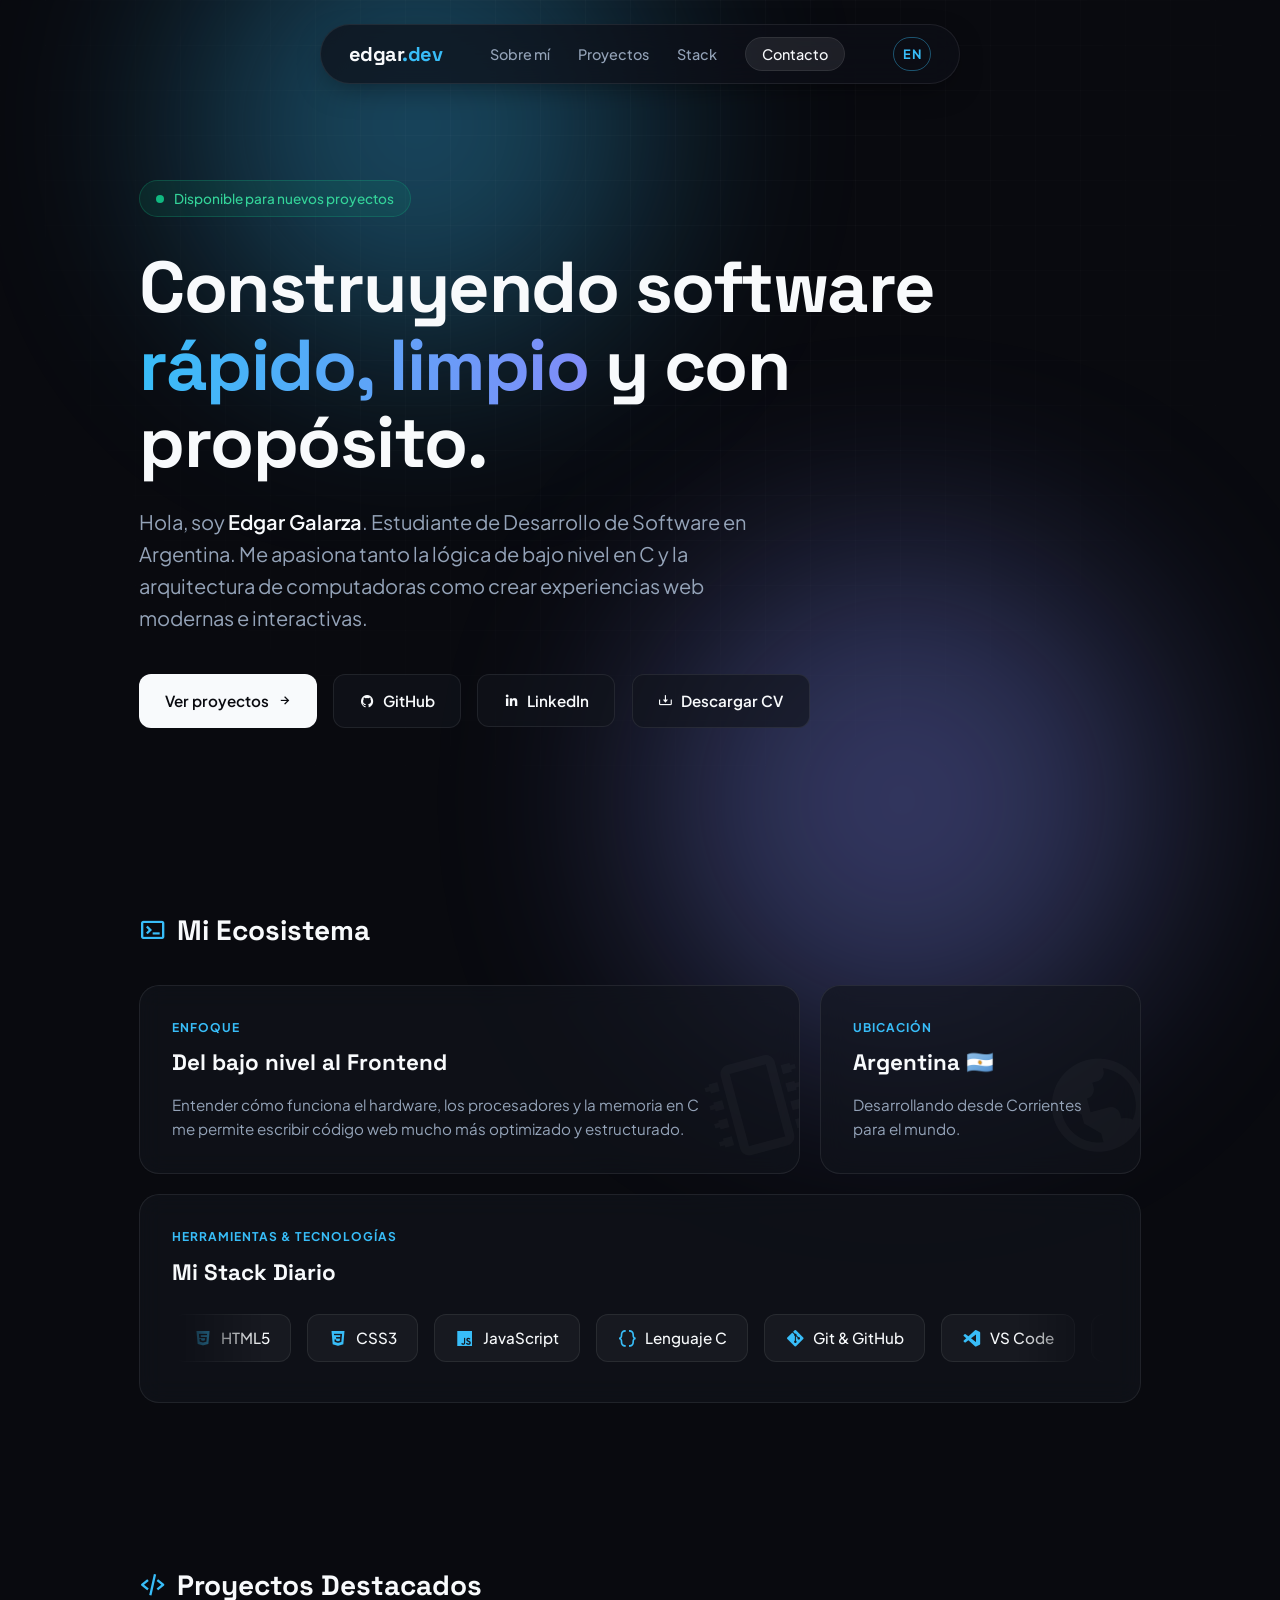
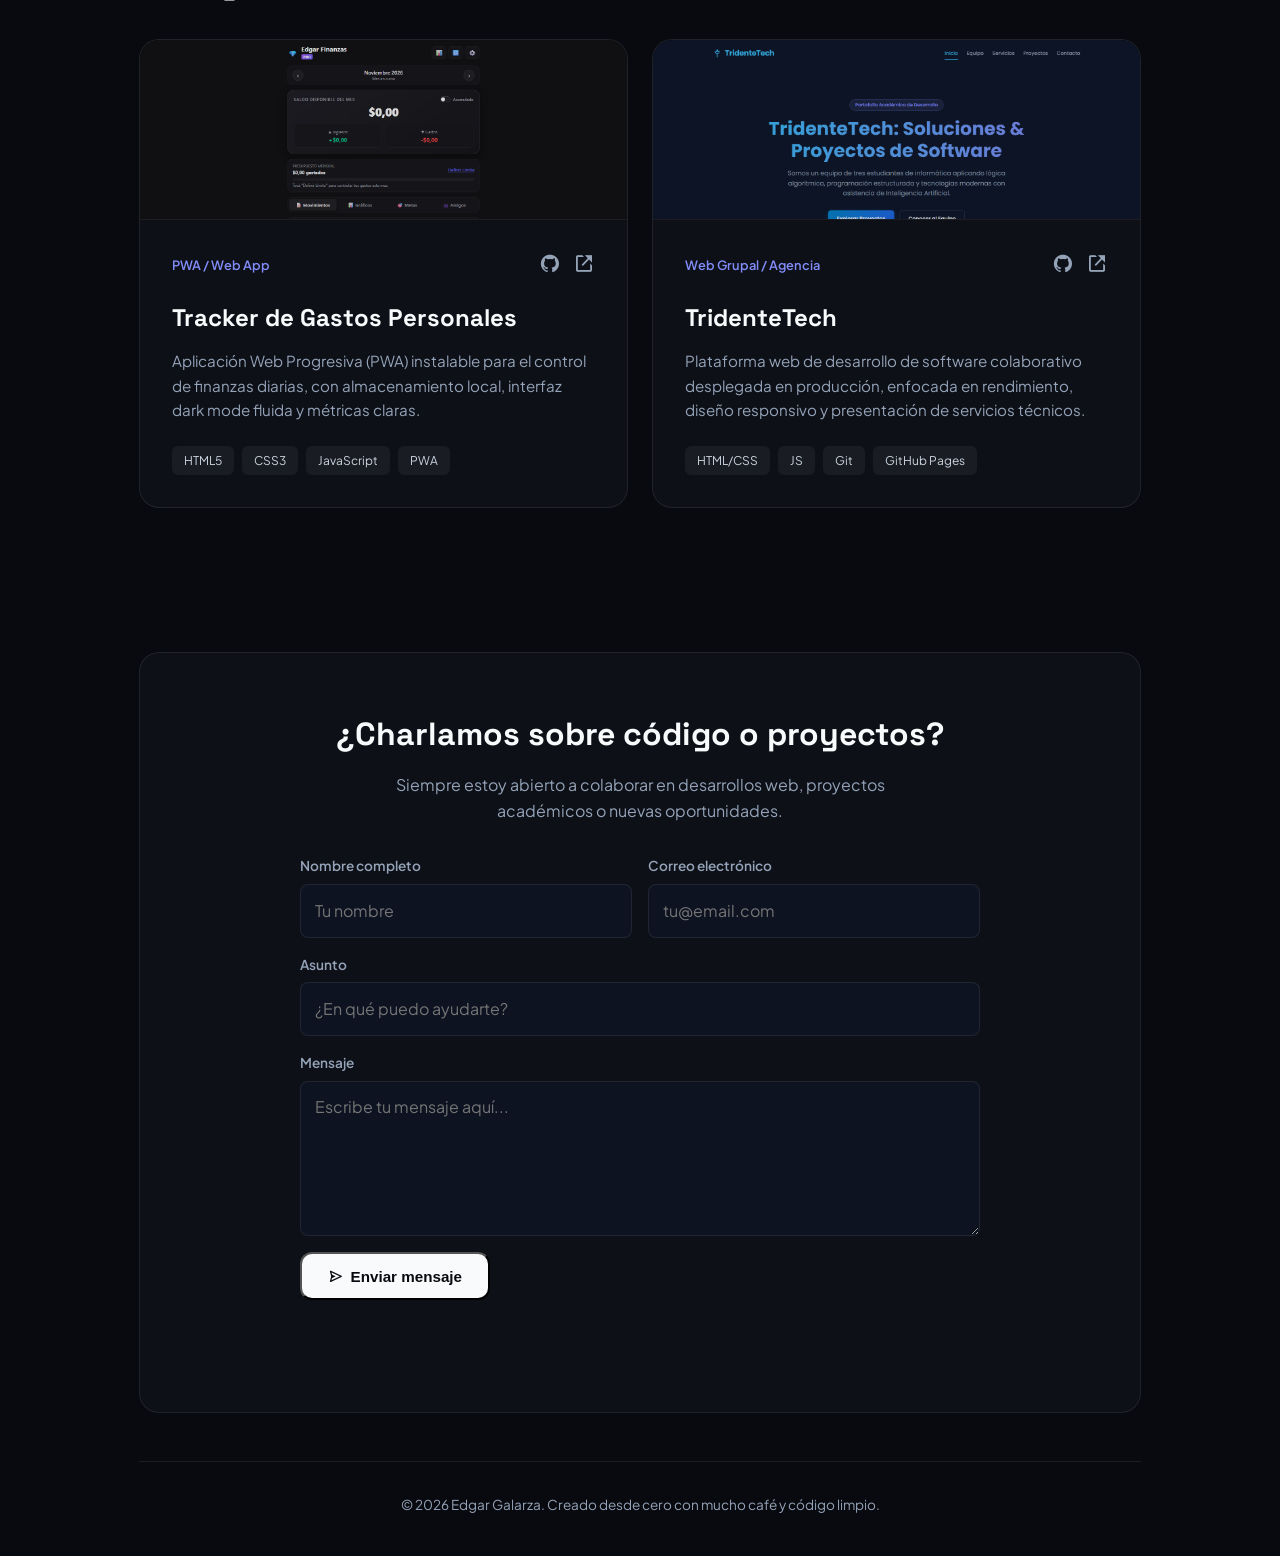
==== commit d986ef67: "Add files via upload" ====
--- a/index.html
+++ b/index.html
@@ -29,16 +29,18 @@
     <header class="navbar-container">
         <nav class="navbar">
             <a href="#" class="logo">edgar<span>.dev</span></a>
-            <button class="menu-toggle" type="button" aria-label="Abrir menú de navegación" aria-expanded="false" aria-controls="primary-navigation">
-                <span aria-hidden="true">☰</span>
-            </button>
             <ul class="nav-links" id="primary-navigation">
                 <li><a href="#sobre-mi">Sobre mí</a></li>
                 <li><a href="#proyectos">Proyectos</a></li>
                 <li><a href="#stack">Stack</a></li>
                 <li><a href="#contacto" class="btn-nav">Contacto</a></li>
             </ul>
-            <a class="language-switch" href="index-en.html" lang="en" hreflang="en" aria-label="View this portfolio in English">EN</a>
+            <div class="nav-actions">
+                <button class="menu-toggle" type="button" aria-label="Abrir menú de navegación" aria-expanded="false" aria-controls="primary-navigation">
+                    <span aria-hidden="true">☰</span>
+                </button>
+                <a class="language-switch" href="index-en.html" lang="en" hreflang="en" aria-label="View this portfolio in English">EN</a>
+            </div>
         </nav>
     </header>
 
--- a/style.css
+++ b/style.css
@@ -162,6 +162,12 @@
     cursor: pointer;
 }
 
+.nav-actions {
+    display: flex;
+    align-items: center;
+    gap: 0.7rem;
+}
+
 .language-switch {
     color: var(--accent-cyan);
     text-decoration: none;
@@ -717,7 +723,7 @@
         display: inline-flex;
     }
     .language-switch {
-        margin-left: auto;
+        margin-left: 0;
     }
     .contact-form-row {
         grid-template-columns: 1fr;
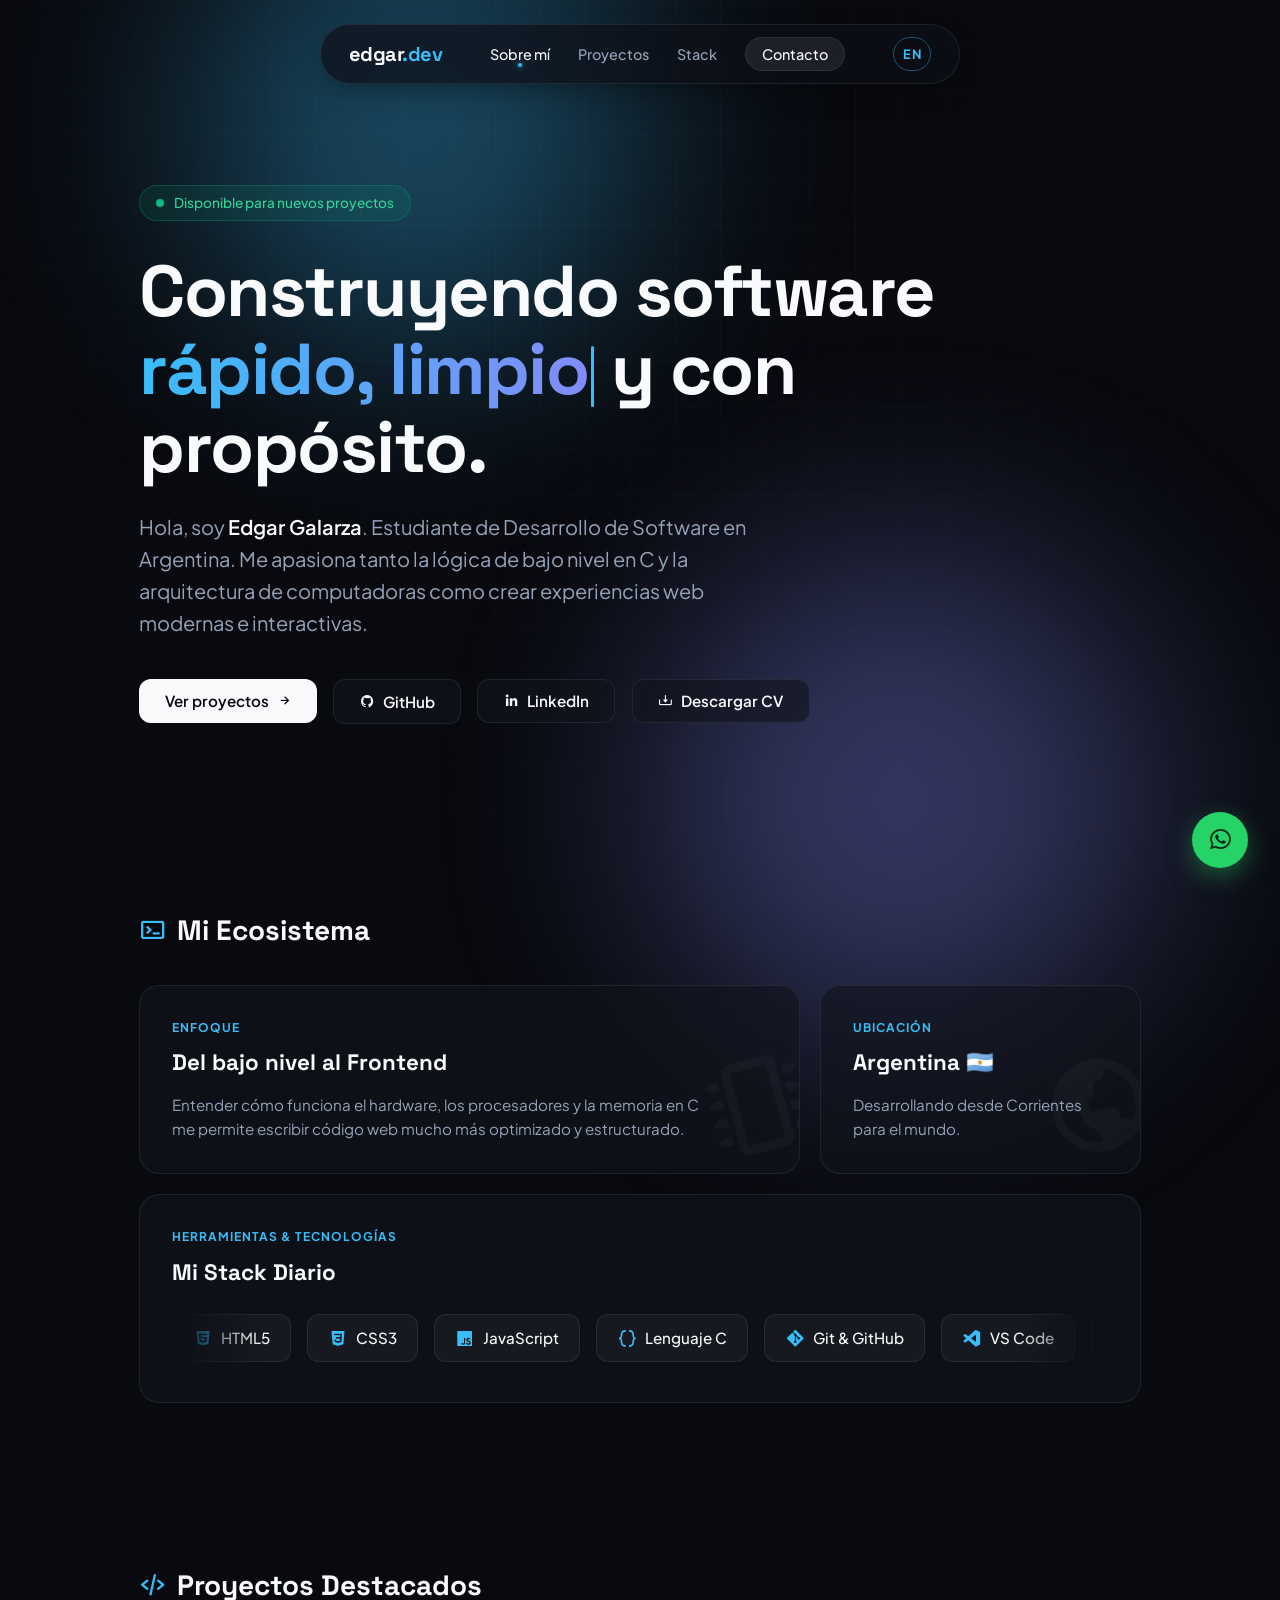
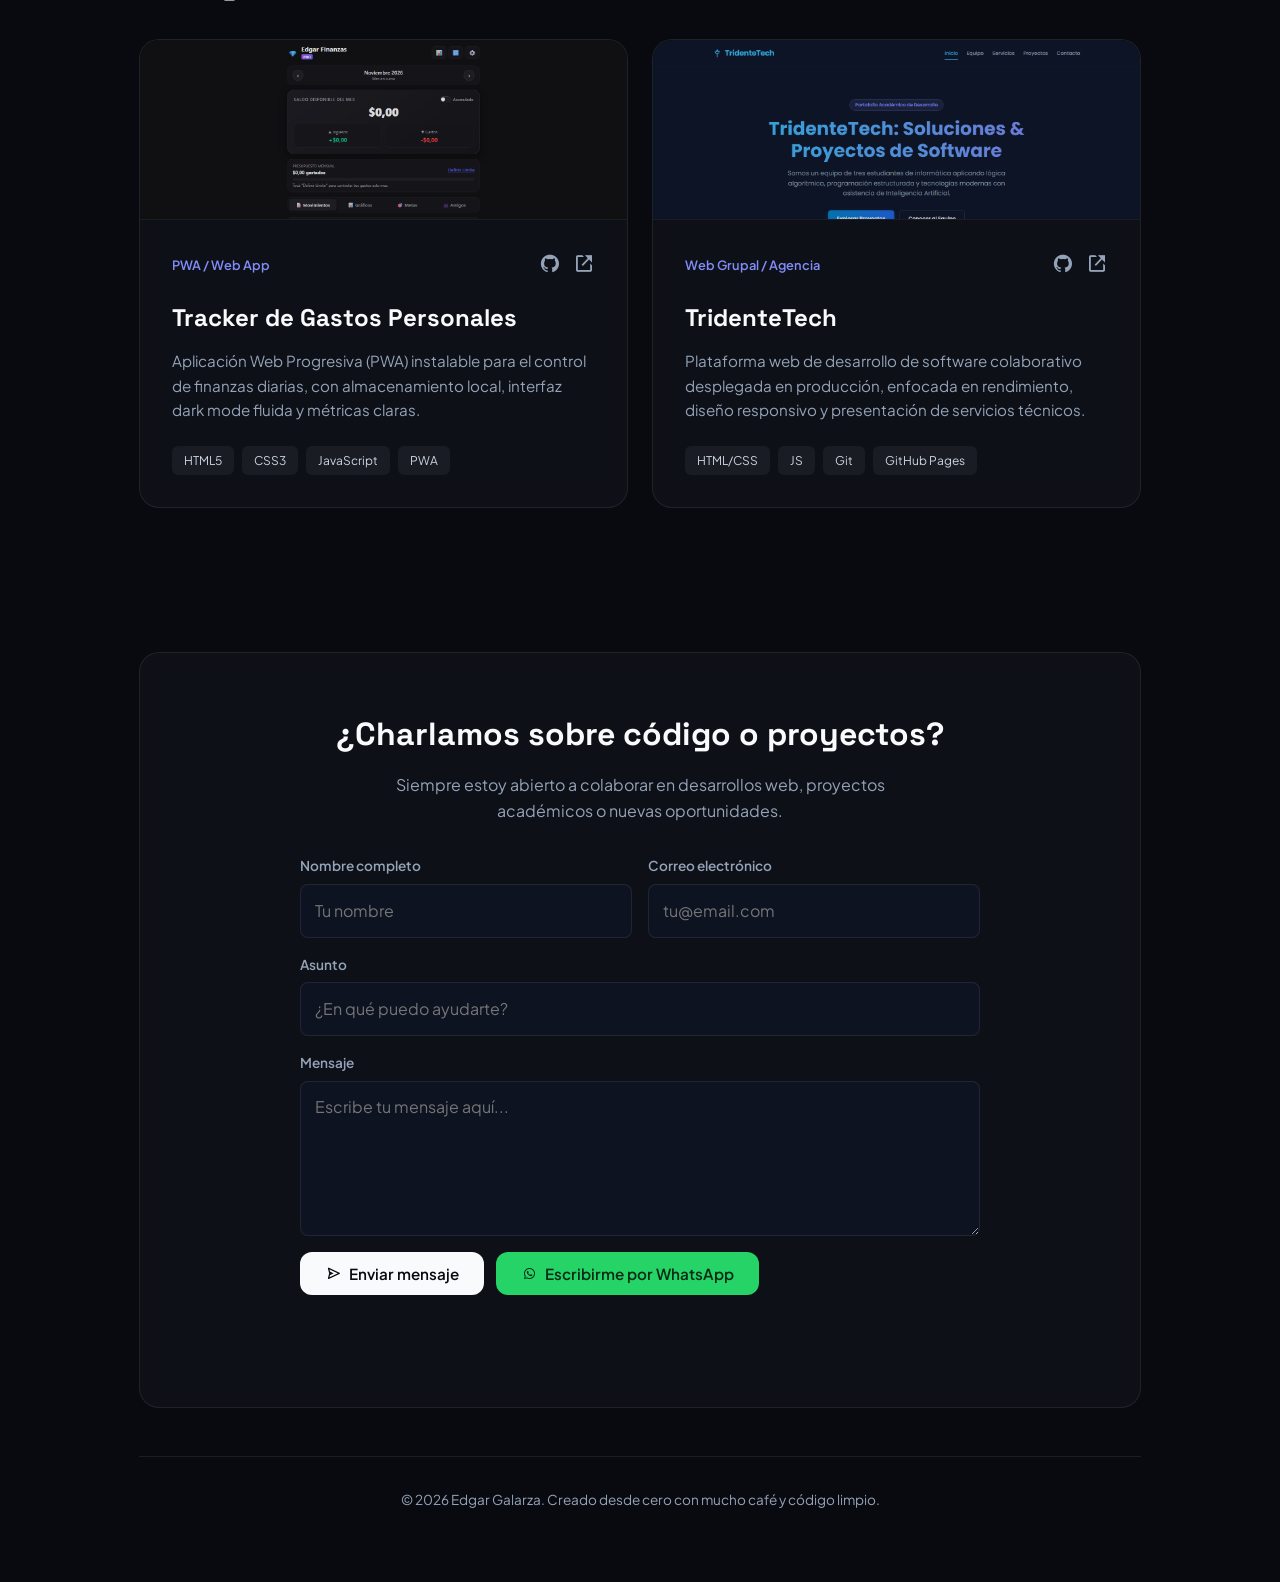
==== commit b76f16bc: "Add files via upload" ====
--- a/index.html
+++ b/index.html
@@ -20,6 +20,9 @@
     <link rel="stylesheet" href="style.css">
 </head>
 <body>
+    <!-- Barra de progreso de scroll -->
+    <div class="scroll-progress" id="scroll-progress" aria-hidden="true"></div>
+
     <!-- Luces de fondo ambientales con movimiento -->
     <div class="ambient-light light-1"></div>
     <div class="ambient-light light-2"></div>
@@ -53,7 +56,7 @@
             </div>
             
             <h1 class="hero-title">
-                Construyendo software <span class="gradient-text">rápido, limpio</span> y con propósito.
+                Construyendo software <span class="gradient-text" id="typewriter-text">rápido, limpio</span><span class="typewriter-cursor" aria-hidden="true"></span> y con propósito.
             </h1>
             
             <p class="hero-subtitle">
@@ -77,12 +80,12 @@
         </section>
 
         <!-- BENTO GRID: SOBRE MÍ Y STACK (Estilo Codernauta) -->
-        <section class="bento-section" id="stack">
+        <section class="bento-section reveal" id="stack">
             <h2 class="section-title"><i class='bx bx-terminal'></i> Mi Ecosistema</h2>
             
             <div class="bento-grid">
                 <!-- Caja 1: Perfil técnico -->
-                <div class="bento-card span-2 spotlight">
+                <div class="bento-card span-2 spotlight reveal reveal-delay-1">
                     <div class="card-content">
                         <span class="card-tag">Enfoque</span>
                         <h3>Del bajo nivel al Frontend</h3>
@@ -92,7 +95,7 @@
                 </div>
 
                 <!-- Caja 2: Ubicación -->
-                <div class="bento-card spotlight">
+                <div class="bento-card spotlight reveal reveal-delay-2">
                     <div class="card-content">
                         <span class="card-tag">Ubicación</span>
                         <h3>Argentina 🇦🇷</h3>
@@ -102,7 +105,7 @@
                 </div>
 
                 <!-- Caja 3: Tech Stack con Cinta Infinita (Marquee) -->
-                <div class="bento-card span-3 spotlight marquee-card">
+                <div class="bento-card span-3 spotlight marquee-card reveal reveal-delay-3">
                     <div class="card-content">
                         <span class="card-tag">Herramientas & Tecnologías</span>
                         <h3>Mi Stack Diario</h3>
@@ -131,12 +134,12 @@
         </section>
 
         <!-- SECCIÓN DE PROYECTOS -->
-        <section class="projects-section" id="proyectos">
+        <section class="projects-section reveal" id="proyectos">
             <h2 class="section-title"><i class='bx bx-code-alt'></i> Proyectos Destacados</h2>
 
             <div class="projects-grid">
                 <!-- Proyecto 1 -->
-                <article class="project-card spotlight">
+                <article class="project-card spotlight reveal reveal-delay-1">
                     <a class="project-preview" href="https://galarzaedgardotsds.github.io/AppGastos/" target="_blank" rel="noopener noreferrer" aria-label="Abrir demo de Tracker de Gastos Personales">
                         <img src="assets/app-gastos-preview.png" alt="Vista previa de la aplicación Tracker de Gastos Personales" loading="lazy">
                     </a>
@@ -162,7 +165,7 @@
                 </article>
 
                 <!-- Proyecto 2 -->
-                <article class="project-card spotlight">
+                <article class="project-card spotlight reveal reveal-delay-2">
                     <a class="project-preview" href="https://galarzaedgardotsds.github.io/TridenteTech/" target="_blank" rel="noopener noreferrer" aria-label="Abrir demo de TridenteTech">
                         <img src="assets/tridentetech-preview.png" alt="Vista previa del sitio web de TridenteTech" loading="lazy">
                     </a>
@@ -190,7 +193,7 @@
         </section>
 
         <!-- FOOTER / CONTACTO -->
-        <footer class="footer" id="contacto">
+        <footer class="footer reveal" id="contacto">
             <div class="footer-box spotlight">
                 <h2>¿Charlamos sobre código o proyectos?</h2>
                 <p>Siempre estoy abierto a colaborar en desarrollos web, proyectos académicos o nuevas oportunidades.</p>
@@ -214,9 +217,14 @@
                         <label for="mensaje">Mensaje</label>
                         <textarea id="mensaje" name="mensaje" placeholder="Escribe tu mensaje aquí..." rows="5" required></textarea>
                     </div>
-                    <button type="submit" class="btn btn-primary">
-                        <i class='bx bx-send'></i> Enviar mensaje
-                    </button>
+                    <div class="contact-buttons">
+                        <button type="submit" class="btn btn-primary">
+                            <i class='bx bx-send'></i> Enviar mensaje
+                        </button>
+                        <a href="https://wa.me/5493794547731?text=Hola%20Edgar%2C%20vi%20tu%20portafolio%20y%20me%20gustar%C3%ADa%20contactarte." target="_blank" rel="noopener noreferrer" class="btn btn-whatsapp">
+                            <i class='bx bxl-whatsapp'></i> Escribirme por WhatsApp
+                        </a>
+                    </div>
                     <p class="form-status" aria-live="polite"></p>
                 </form>
             </div>
@@ -225,6 +233,20 @@
             </div>
         </footer>
     </main>
+
+    <!-- Botón flotante de WhatsApp -->
+    <a href="https://wa.me/5493794547731?text=Hola%20Edgar%2C%20vi%20tu%20portafolio%20y%20me%20gustar%C3%ADa%20contactarte."
+       target="_blank" rel="noopener noreferrer"
+       class="whatsapp-fab"
+       aria-label="Escribirme por WhatsApp">
+        <i class='bx bxl-whatsapp' aria-hidden="true"></i>
+        <span class="whatsapp-fab-label">¡Hablemos!</span>
+    </a>
+
+    <!-- Botón volver arriba -->
+    <a href="#sobre-mi" class="back-to-top" id="back-to-top" aria-label="Volver al inicio">
+        <i class='bx bx-chevron-up' aria-hidden="true"></i>
+    </a>
 
     <!-- Script ligero para el efecto Spotlight que sigue al mouse en las tarjetas -->
     <script>
@@ -257,6 +279,18 @@
             });
         });
 
+        // --- Scroll Reveal con Intersection Observer ---
+        const revealObserver = new IntersectionObserver((entries) => {
+            entries.forEach(entry => {
+                if (entry.isIntersecting) {
+                    entry.target.classList.add('visible');
+                    revealObserver.unobserve(entry.target);
+                }
+            });
+        }, { threshold: 0.1 });
+
+        document.querySelectorAll('.reveal').forEach(el => revealObserver.observe(el));
+
         const contactForm = document.querySelector('.contact-form');
         const formStatus = contactForm.querySelector('.form-status');
 
@@ -282,6 +316,74 @@
                 submitButton.disabled = false;
             }
         });
+
+        // --- Barra de progreso de scroll ---
+        const progressBar = document.getElementById('scroll-progress');
+        window.addEventListener('scroll', () => {
+            const scrolled = window.scrollY;
+            const total = document.documentElement.scrollHeight - window.innerHeight;
+            progressBar.style.width = `${(scrolled / total) * 100}%`;
+        }, { passive: true });
+
+        // --- Navbar auto-hide & Sección activa en navegación ---
+        const navbarContainer = document.querySelector('.navbar-container');
+        let lastScrollY = window.scrollY;
+
+        window.addEventListener('scroll', () => {
+            const currentScrollY = window.scrollY;
+            if (currentScrollY > 120 && currentScrollY > lastScrollY && !navLinks.classList.contains('is-open')) {
+                navbarContainer.classList.add('nav-hidden');
+            } else {
+                navbarContainer.classList.remove('nav-hidden');
+            }
+            lastScrollY = currentScrollY;
+        }, { passive: true });
+
+        const sections = document.querySelectorAll('section[id], footer[id]');
+        const navAnchorLinks = document.querySelectorAll('.nav-links a[href^="#"]');
+
+        const sectionObserver = new IntersectionObserver((entries) => {
+            entries.forEach(entry => {
+                if (entry.isIntersecting) {
+                    const id = entry.target.getAttribute('id');
+                    navAnchorLinks.forEach(link => {
+                        link.classList.toggle('active', link.getAttribute('href') === `#${id}`);
+                    });
+                }
+            });
+        }, { rootMargin: '-30% 0px -60% 0px' });
+
+        sections.forEach(section => sectionObserver.observe(section));
+
+        // --- Botón volver arriba ---
+        const backToTop = document.getElementById('back-to-top');
+        window.addEventListener('scroll', () => {
+            backToTop.classList.toggle('visible', window.scrollY > 350);
+        }, { passive: true });
+
+        // --- Efecto Typewriter en el hero ---
+        const typewriterEl = document.getElementById('typewriter-text');
+        const phrases = ['rápido, limpio', 'moderno, accesible', 'eficiente, robusto'];
+        let phraseIndex = 0, charIndex = 0, isDeleting = false;
+
+        function typeWriter() {
+            const current = phrases[phraseIndex];
+            typewriterEl.textContent = isDeleting
+                ? current.substring(0, charIndex - 1)
+                : current.substring(0, charIndex + 1);
+            isDeleting ? charIndex-- : charIndex++;
+
+            let delay = isDeleting ? 45 : 80;
+            if (!isDeleting && charIndex === current.length) {
+                delay = 2200; isDeleting = true;
+            } else if (isDeleting && charIndex === 0) {
+                isDeleting = false;
+                phraseIndex = (phraseIndex + 1) % phrases.length;
+                delay = 400;
+            }
+            setTimeout(typeWriter, delay);
+        }
+        setTimeout(typeWriter, 1200);
     </script>
 </body>
 </html>
--- a/style.css
+++ b/style.css
@@ -31,6 +31,15 @@
     scroll-behavior: smooth;
 }
 
+/* Scrollbar personalizado */
+::-webkit-scrollbar { width: 6px; }
+::-webkit-scrollbar-track { background: var(--bg-main); }
+::-webkit-scrollbar-thumb {
+    background: rgba(56, 189, 248, 0.25);
+    border-radius: 999px;
+}
+::-webkit-scrollbar-thumb:hover { background: rgba(56, 189, 248, 0.55); }
+
 body {
     background-color: var(--bg-main);
     color: var(--text-main);
@@ -100,6 +109,13 @@
     justify-content: center;
     z-index: 100;
     padding: 0 1rem;
+    transition: transform 0.4s cubic-bezier(0.16, 1, 0.3, 1), opacity 0.4s ease;
+}
+
+.navbar-container.nav-hidden {
+    transform: translateY(-130%);
+    opacity: 0;
+    pointer-events: none;
 }
 
 .navbar {
@@ -146,10 +162,25 @@
     font-size: 0.9rem;
     font-weight: 500;
     transition: var(--transition-smooth);
-}
-
-.nav-links a:hover {
+    position: relative;
+}
+
+.nav-links a:hover,
+.nav-links a.active {
     color: var(--text-main);
+}
+
+.nav-links a.active::after {
+    content: '';
+    position: absolute;
+    bottom: -4px;
+    left: 50%;
+    transform: translateX(-50%);
+    width: 4px;
+    height: 4px;
+    background: var(--accent-cyan);
+    border-radius: 50%;
+    box-shadow: 0 0 6px var(--accent-cyan);
 }
 
 .menu-toggle {
@@ -301,9 +332,15 @@
     border-radius: 12px;
     font-weight: 600;
     font-size: 0.95rem;
+    font-family: inherit;
+    line-height: 1;
+    vertical-align: middle;
     text-decoration: none;
     transition: var(--transition-smooth);
     cursor: pointer;
+    border: none;
+    appearance: none;
+    -webkit-appearance: none;
 }
 
 .btn-primary {
@@ -328,6 +365,26 @@
     border-color: var(--text-muted);
     transform: translateY(-3px);
     background: rgba(255, 255, 255, 0.06);
+}
+
+.btn-whatsapp {
+    background: #25d366;
+    color: #062b16;
+}
+
+.btn-whatsapp:hover {
+    background: #1ebe5d;
+    transform: translateY(-3px);
+    box-shadow: 0 10px 25px -5px rgba(37, 211, 102, 0.35);
+}
+
+/* Contenedor de botones del formulario de contacto */
+.contact-buttons {
+    display: flex;
+    align-items: center;
+    flex-wrap: wrap;
+    gap: 0.75rem;
+    margin-top: 0.25rem;
 }
 
 /* ==========================================================================
@@ -498,12 +555,44 @@
 }
 
 .project-preview {
+    position: relative;
     display: block;
     height: 180px;
     margin: -2rem -2rem 1.75rem;
     overflow: hidden;
     border-bottom: 1px solid var(--border-color);
     background: var(--bg-main);
+}
+
+.project-preview::after {
+    content: '↗ Ver demo';
+    position: absolute;
+    bottom: 0.75rem;
+    right: 0.75rem;
+    background: rgba(9, 10, 15, 0.85);
+    backdrop-filter: blur(8px);
+    -webkit-backdrop-filter: blur(8px);
+    border: 1px solid var(--border-highlight);
+    color: var(--accent-cyan);
+    font-size: 0.75rem;
+    font-weight: 600;
+    padding: 0.35rem 0.75rem;
+    border-radius: 999px;
+    opacity: 0;
+    transform: translateY(6px);
+    transition: var(--transition-smooth);
+    pointer-events: none;
+    box-shadow: 0 4px 15px rgba(0, 0, 0, 0.5);
+}
+
+html[lang="en"] .project-preview::after {
+    content: '↗ Live demo';
+}
+
+.project-preview:hover::after,
+.project-preview:focus-visible::after {
+    opacity: 1;
+    transform: translateY(0);
 }
 
 .project-preview img {
@@ -729,7 +818,194 @@
         grid-template-columns: 1fr;
         gap: 0;
     }
-}
+    .btn-whatsapp {
+        margin: 0.75rem 0 0;
+    }
+}
+
+/* ==========================================================================
+   BARRA DE PROGRESO DE SCROLL
+   ========================================================================== */
+.scroll-progress {
+    position: fixed;
+    top: 0;
+    left: 0;
+    height: 3px;
+    width: 0%;
+    background: linear-gradient(90deg, var(--accent-cyan), var(--accent-purple), var(--accent-cyan));
+    background-size: 200% auto;
+    animation: gradientMove 3s linear infinite;
+    z-index: 9999;
+    pointer-events: none;
+    transition: width 0.08s linear;
+}
+
+/* ==========================================================================
+   BOTÓN VOLVER ARRIBA
+   ========================================================================== */
+.back-to-top {
+    position: fixed;
+    bottom: 2rem;
+    left: 2rem;
+    z-index: 999;
+    width: 48px;
+    height: 48px;
+    border-radius: 14px;
+    background: rgba(13, 15, 23, 0.85);
+    border: 1px solid var(--border-color);
+    color: var(--text-muted);
+    font-size: 1.5rem;
+    display: flex;
+    align-items: center;
+    justify-content: center;
+    text-decoration: none;
+    backdrop-filter: blur(12px);
+    opacity: 0;
+    transform: translateY(12px);
+    pointer-events: none;
+    transition: var(--transition-smooth);
+}
+
+.back-to-top.visible {
+    opacity: 1;
+    transform: translateY(0);
+    pointer-events: auto;
+}
+
+.back-to-top:hover {
+    color: var(--accent-cyan);
+    border-color: var(--border-highlight);
+    background: rgba(26, 29, 42, 0.95);
+    transform: translateY(-4px);
+    box-shadow: 0 10px 25px -5px rgba(56, 189, 248, 0.25);
+}
+
+/* ==========================================================================
+   TYPEWRITER CURSOR
+   ========================================================================== */
+.typewriter-cursor {
+    display: inline-block;
+    width: 3px;
+    height: 0.85em;
+    background: var(--accent-cyan);
+    margin-left: 3px;
+    border-radius: 2px;
+    vertical-align: middle;
+    animation: cursorBlink 1s step-end infinite;
+}
+
+@keyframes cursorBlink {
+    0%, 100% { opacity: 1; }
+    50%       { opacity: 0; }
+}
+
+/* ==========================================================================
+   BOTÓN FLOTANTE DE WHATSAPP
+   ========================================================================== */
+.whatsapp-fab {
+    position: fixed;
+    bottom: 2rem;
+    right: 2rem;
+    z-index: 999;
+    display: flex;
+    align-items: center;
+    justify-content: center;
+    gap: 0;
+    background: #25d366;
+    color: #062b16;
+    border-radius: 999px;
+    /* Círculo perfecto en estado cerrado */
+    width: 56px;
+    height: 56px;
+    padding: 0;
+    text-decoration: none;
+    font-weight: 700;
+    font-size: 0.95rem;
+    box-shadow: 0 8px 28px -4px rgba(37, 211, 102, 0.55);
+    transition: width 0.4s cubic-bezier(0.16, 1, 0.3, 1),
+                padding 0.4s cubic-bezier(0.16, 1, 0.3, 1),
+                gap 0.4s cubic-bezier(0.16, 1, 0.3, 1),
+                background 0.35s ease,
+                box-shadow 0.35s ease,
+                transform 0.35s cubic-bezier(0.16, 1, 0.3, 1);
+    overflow: hidden;
+}
+
+.whatsapp-fab i {
+    font-size: 1.7rem;
+    flex-shrink: 0;
+    animation: waBounce 2.5s ease-in-out infinite;
+}
+
+.whatsapp-fab-label {
+    white-space: nowrap;
+    max-width: 0;
+    opacity: 0;
+    overflow: hidden;
+    padding-left: 0;
+    transition: max-width 0.4s cubic-bezier(0.16, 1, 0.3, 1),
+                opacity 0.25s ease,
+                padding-left 0.3s ease;
+}
+
+.whatsapp-fab:hover {
+    width: auto;
+    padding: 0 1.4rem 0 1rem;
+    gap: 0.55rem;
+    background: #1ebe5d;
+    box-shadow: 0 12px 36px -4px rgba(37, 211, 102, 0.65);
+    transform: translateY(-3px);
+}
+
+.whatsapp-fab:hover .whatsapp-fab-label {
+    max-width: 200px;
+    opacity: 1;
+    padding-left: 0;
+}
+
+.whatsapp-fab::after {
+    content: '';
+    position: absolute;
+    inset: 0;
+    border-radius: inherit;
+    box-shadow: 0 0 0 0 rgba(37, 211, 102, 0.55);
+    animation: waPulseRing 2.5s ease-out infinite;
+}
+
+@keyframes waBounce {
+    0%, 100% { transform: rotate(0deg); }
+    15%       { transform: rotate(-15deg); }
+    30%       { transform: rotate(10deg); }
+    45%       { transform: rotate(-5deg); }
+    60%       { transform: rotate(0deg); }
+}
+
+@keyframes waPulseRing {
+    0%   { box-shadow: 0 0 0 0 rgba(37, 211, 102, 0.5); }
+    70%  { box-shadow: 0 0 0 16px rgba(37, 211, 102, 0); }
+    100% { box-shadow: 0 0 0 0 rgba(37, 211, 102, 0); }
+}
+
+/* ==========================================================================
+   SCROLL REVEAL ANIMATIONS
+   ========================================================================== */
+.reveal {
+    opacity: 0;
+    transform: translateY(32px);
+    transition: opacity 0.65s cubic-bezier(0.16, 1, 0.3, 1),
+                transform 0.65s cubic-bezier(0.16, 1, 0.3, 1);
+}
+
+.reveal.visible {
+    opacity: 1;
+    transform: translateY(0);
+}
+
+/* Retrasos escalonados para elementos dentro de grids */
+.reveal-delay-1 { transition-delay: 0.1s; }
+.reveal-delay-2 { transition-delay: 0.2s; }
+.reveal-delay-3 { transition-delay: 0.3s; }
+.reveal-delay-4 { transition-delay: 0.4s; }
 
 /* Evita que el contenido de portada quede debajo de la navegación fija
    en pantallas con poca altura, como monitores secundarios. */
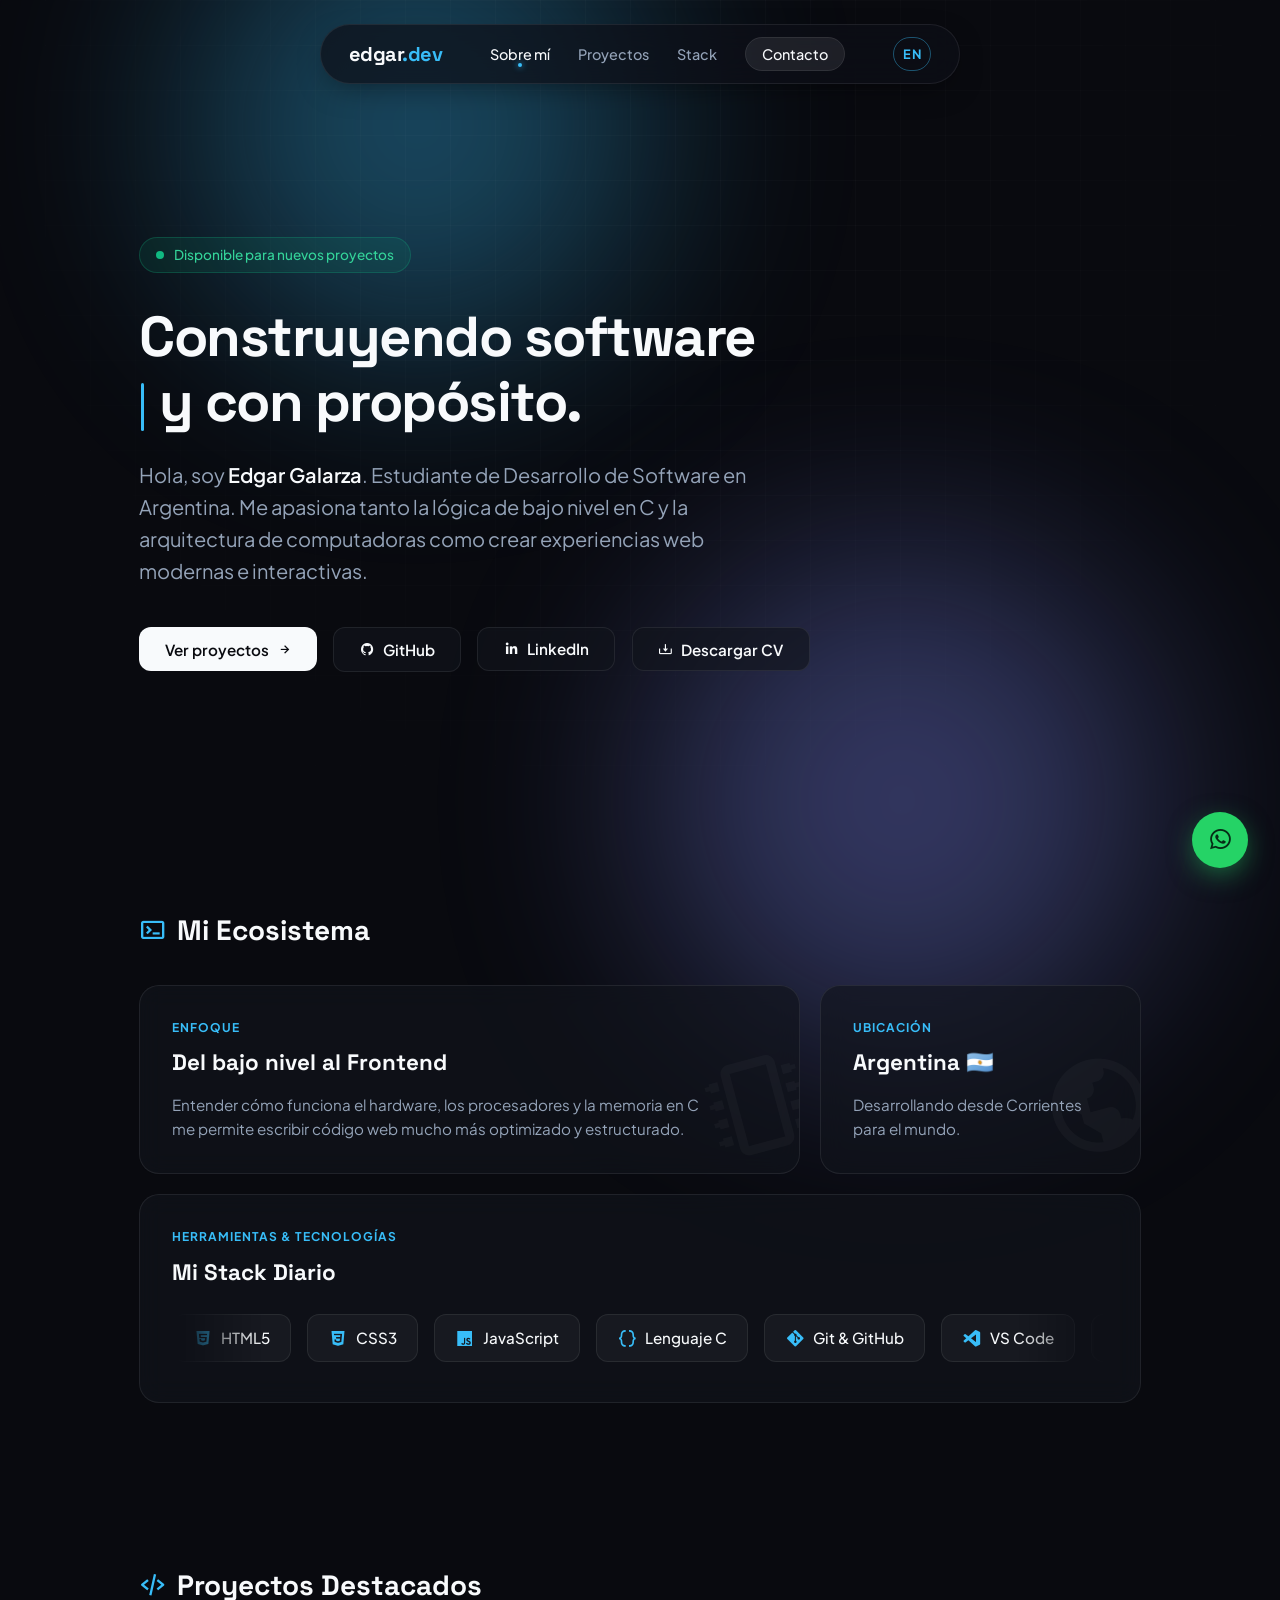
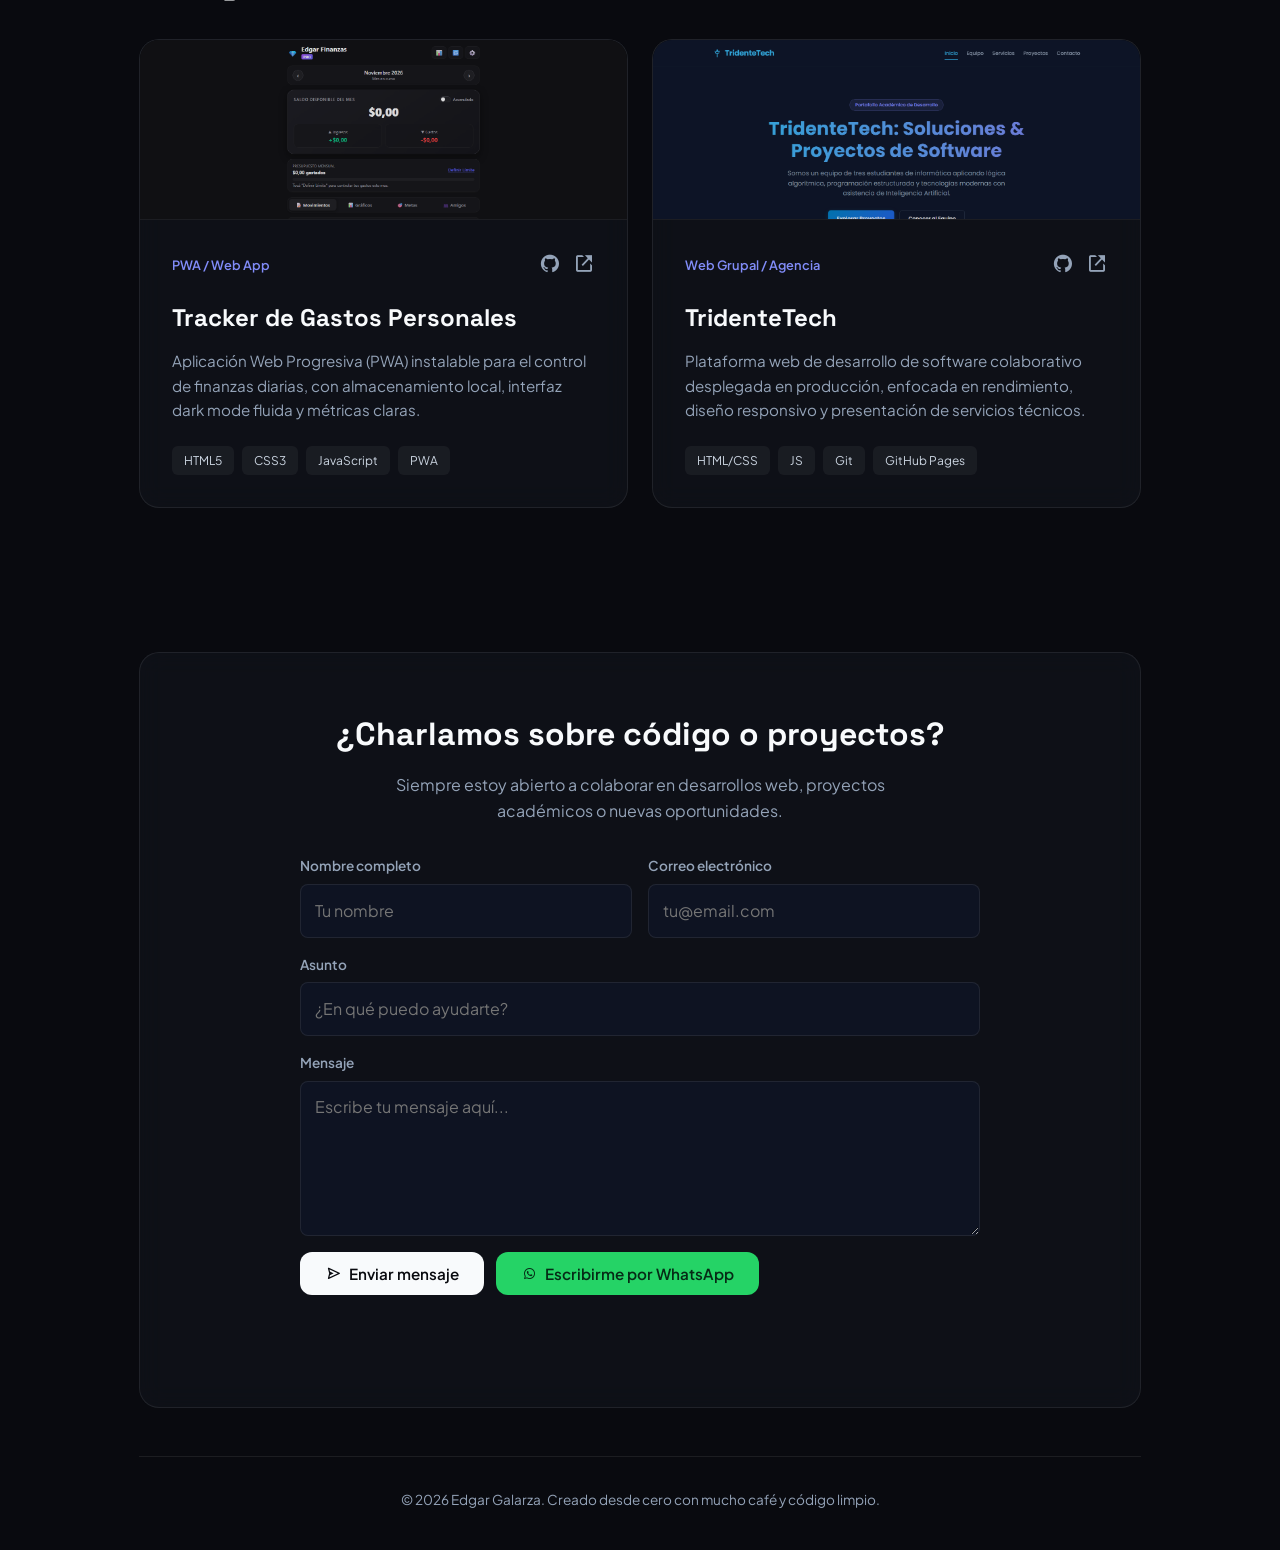
==== commit 449fb899: "Add files via upload" ====
--- a/index.html
+++ b/index.html
@@ -56,7 +56,8 @@
             </div>
             
             <h1 class="hero-title">
-                Construyendo software <span class="gradient-text" id="typewriter-text">rápido, limpio</span><span class="typewriter-cursor" aria-hidden="true"></span> y con propósito.
+                Construyendo software <br class="hero-title-break">
+                <span class="hero-title-line-2"><span class="gradient-text" id="typewriter-text">rápido, limpio</span><span class="typewriter-cursor" aria-hidden="true"></span> y con propósito.</span>
             </h1>
             
             <p class="hero-subtitle">
@@ -361,10 +362,19 @@
             backToTop.classList.toggle('visible', window.scrollY > 350);
         }, { passive: true });
 
-        // --- Efecto Typewriter en el hero ---
+        // --- Efecto Typewriter sin saltos ---
+        const heroTitle = document.querySelector('.hero-title');
         const typewriterEl = document.getElementById('typewriter-text');
         const phrases = ['rápido, limpio', 'moderno, accesible', 'eficiente, robusto'];
-        let phraseIndex = 0, charIndex = 0, isDeleting = false;
+        let phraseIndex = 0, charIndex = phrases[0].length, isDeleting = true;
+
+        function fixHeroHeight() {
+            if (!heroTitle) return;
+            heroTitle.style.minHeight = 'auto';
+            heroTitle.style.minHeight = `${heroTitle.offsetHeight}px`;
+        }
+        fixHeroHeight();
+        window.addEventListener('resize', fixHeroHeight, { passive: true });
 
         function typeWriter() {
             const current = phrases[phraseIndex];
@@ -373,17 +383,17 @@
                 : current.substring(0, charIndex + 1);
             isDeleting ? charIndex-- : charIndex++;
 
-            let delay = isDeleting ? 45 : 80;
+            let delay = isDeleting ? 40 : 80;
             if (!isDeleting && charIndex === current.length) {
-                delay = 2200; isDeleting = true;
+                delay = 2400; isDeleting = true;
             } else if (isDeleting && charIndex === 0) {
                 isDeleting = false;
                 phraseIndex = (phraseIndex + 1) % phrases.length;
-                delay = 400;
+                delay = 350;
             }
             setTimeout(typeWriter, delay);
         }
-        setTimeout(typeWriter, 1200);
+        setTimeout(typeWriter, 2200);
     </script>
 </body>
 </html>
--- a/style.css
+++ b/style.css
@@ -285,12 +285,34 @@
 
 .hero-title {
     font-family: var(--font-heading);
-    font-size: clamp(2.5rem, 6vw, 4.5rem);
-    line-height: 1.08;
+    font-size: clamp(2rem, 4.4vw, 3.8rem);
+    line-height: 1.15;
     font-weight: 700;
     letter-spacing: -1.5px;
     margin-bottom: 1.5rem;
-    max-width: 850px;
+    max-width: 950px;
+}
+
+.hero-title-line-2 {
+    display: inline-block;
+    white-space: nowrap;
+}
+
+.typewriter-cursor {
+    display: inline-block;
+    width: 3px;
+    height: 0.85em;
+    background: var(--accent-cyan);
+    margin-left: 2px;
+    margin-right: 2px;
+    border-radius: 2px;
+    vertical-align: middle;
+    animation: cursorBlink 1s step-end infinite;
+}
+
+@keyframes cursorBlink {
+    0%, 100% { opacity: 1; }
+    50%       { opacity: 0; }
 }
 
 .gradient-text {
@@ -818,8 +840,33 @@
         grid-template-columns: 1fr;
         gap: 0;
     }
-    .btn-whatsapp {
-        margin: 0.75rem 0 0;
+    .contact-buttons {
+        flex-direction: column;
+        align-items: stretch;
+    }
+    .contact-buttons .btn {
+        justify-content: center;
+        width: 100%;
+    }
+    .hero-title {
+        font-size: clamp(1.85rem, 6.5vw, 2.3rem);
+        min-height: 4em;
+    }
+    .hero-title-line-2 {
+        display: inline;
+        white-space: normal;
+    }
+    .whatsapp-fab {
+        bottom: 1.25rem;
+        right: 1.25rem;
+        width: 50px;
+        height: 50px;
+    }
+    .back-to-top {
+        bottom: 1.25rem;
+        left: 1.25rem;
+        width: 44px;
+        height: 44px;
     }
 }
 
@@ -878,25 +925,6 @@
     background: rgba(26, 29, 42, 0.95);
     transform: translateY(-4px);
     box-shadow: 0 10px 25px -5px rgba(56, 189, 248, 0.25);
-}
-
-/* ==========================================================================
-   TYPEWRITER CURSOR
-   ========================================================================== */
-.typewriter-cursor {
-    display: inline-block;
-    width: 3px;
-    height: 0.85em;
-    background: var(--accent-cyan);
-    margin-left: 3px;
-    border-radius: 2px;
-    vertical-align: middle;
-    animation: cursorBlink 1s step-end infinite;
-}
-
-@keyframes cursorBlink {
-    0%, 100% { opacity: 1; }
-    50%       { opacity: 0; }
 }
 
 /* ==========================================================================
